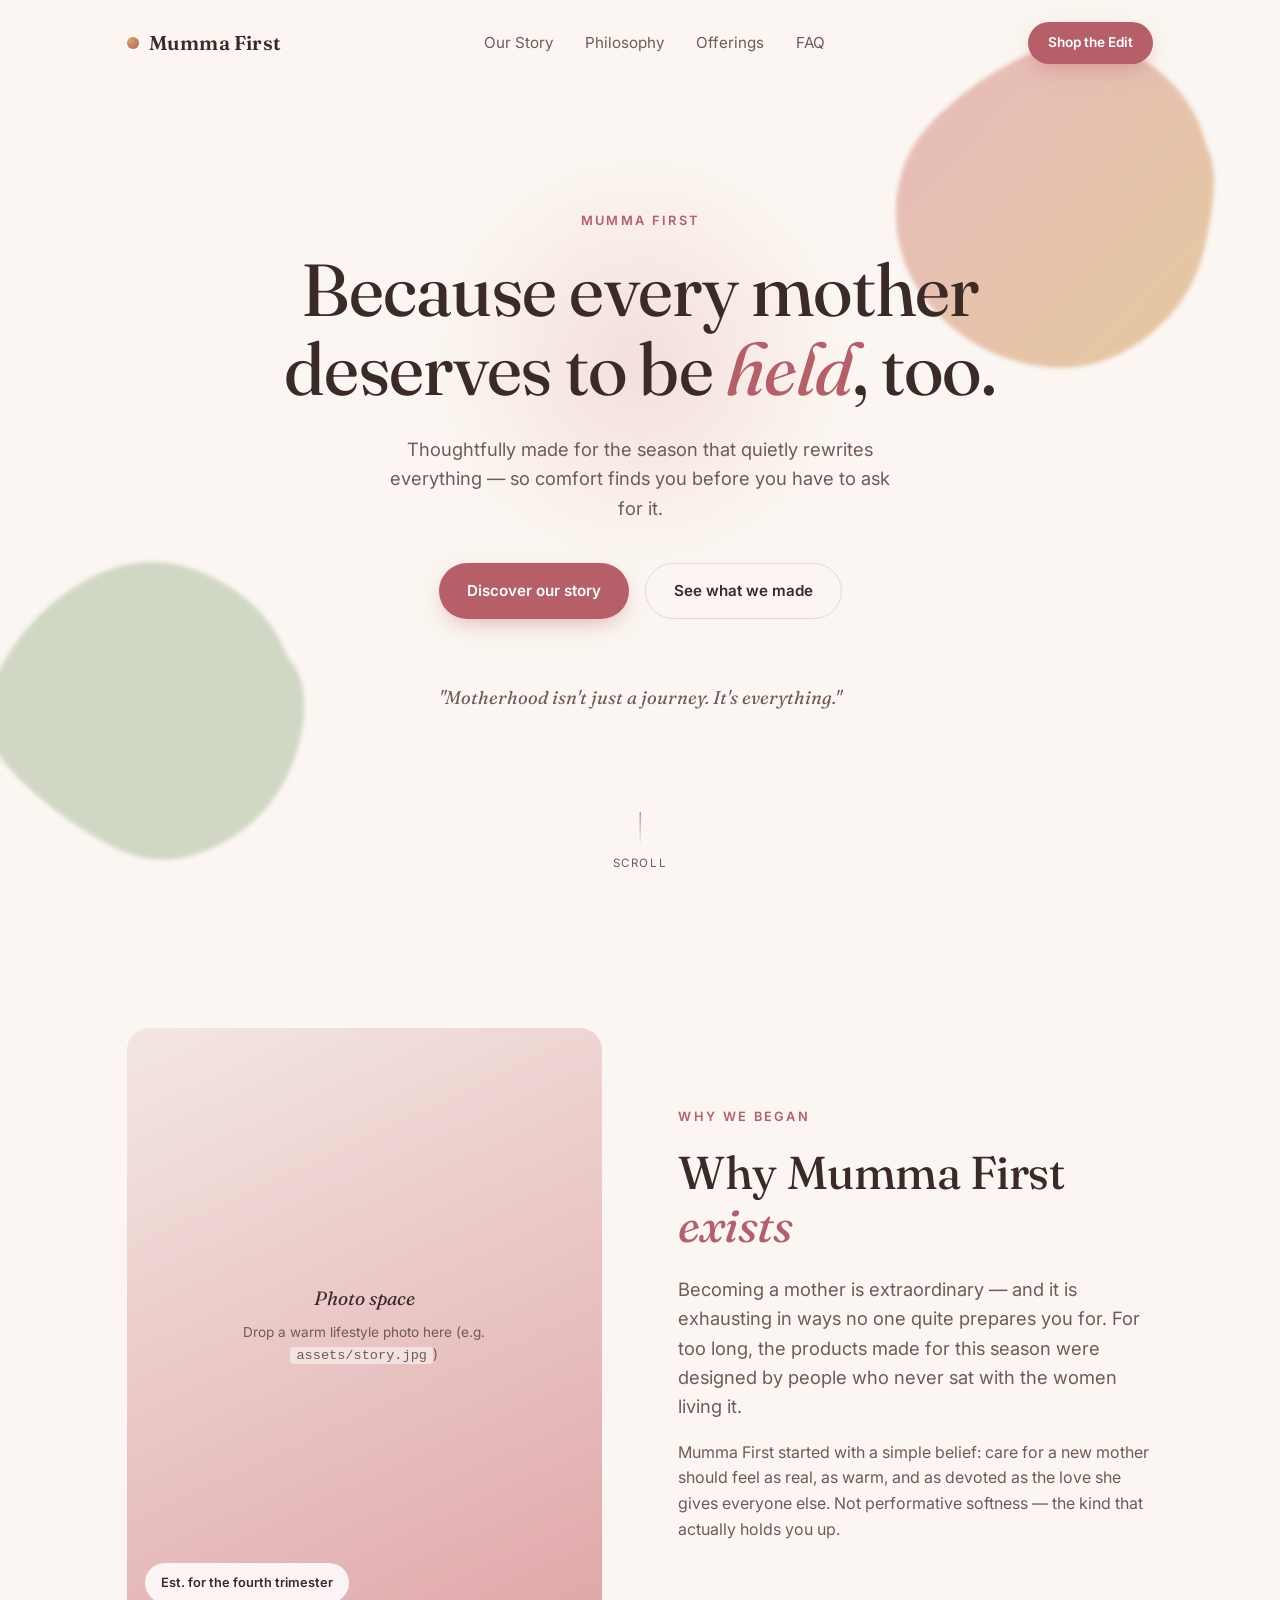
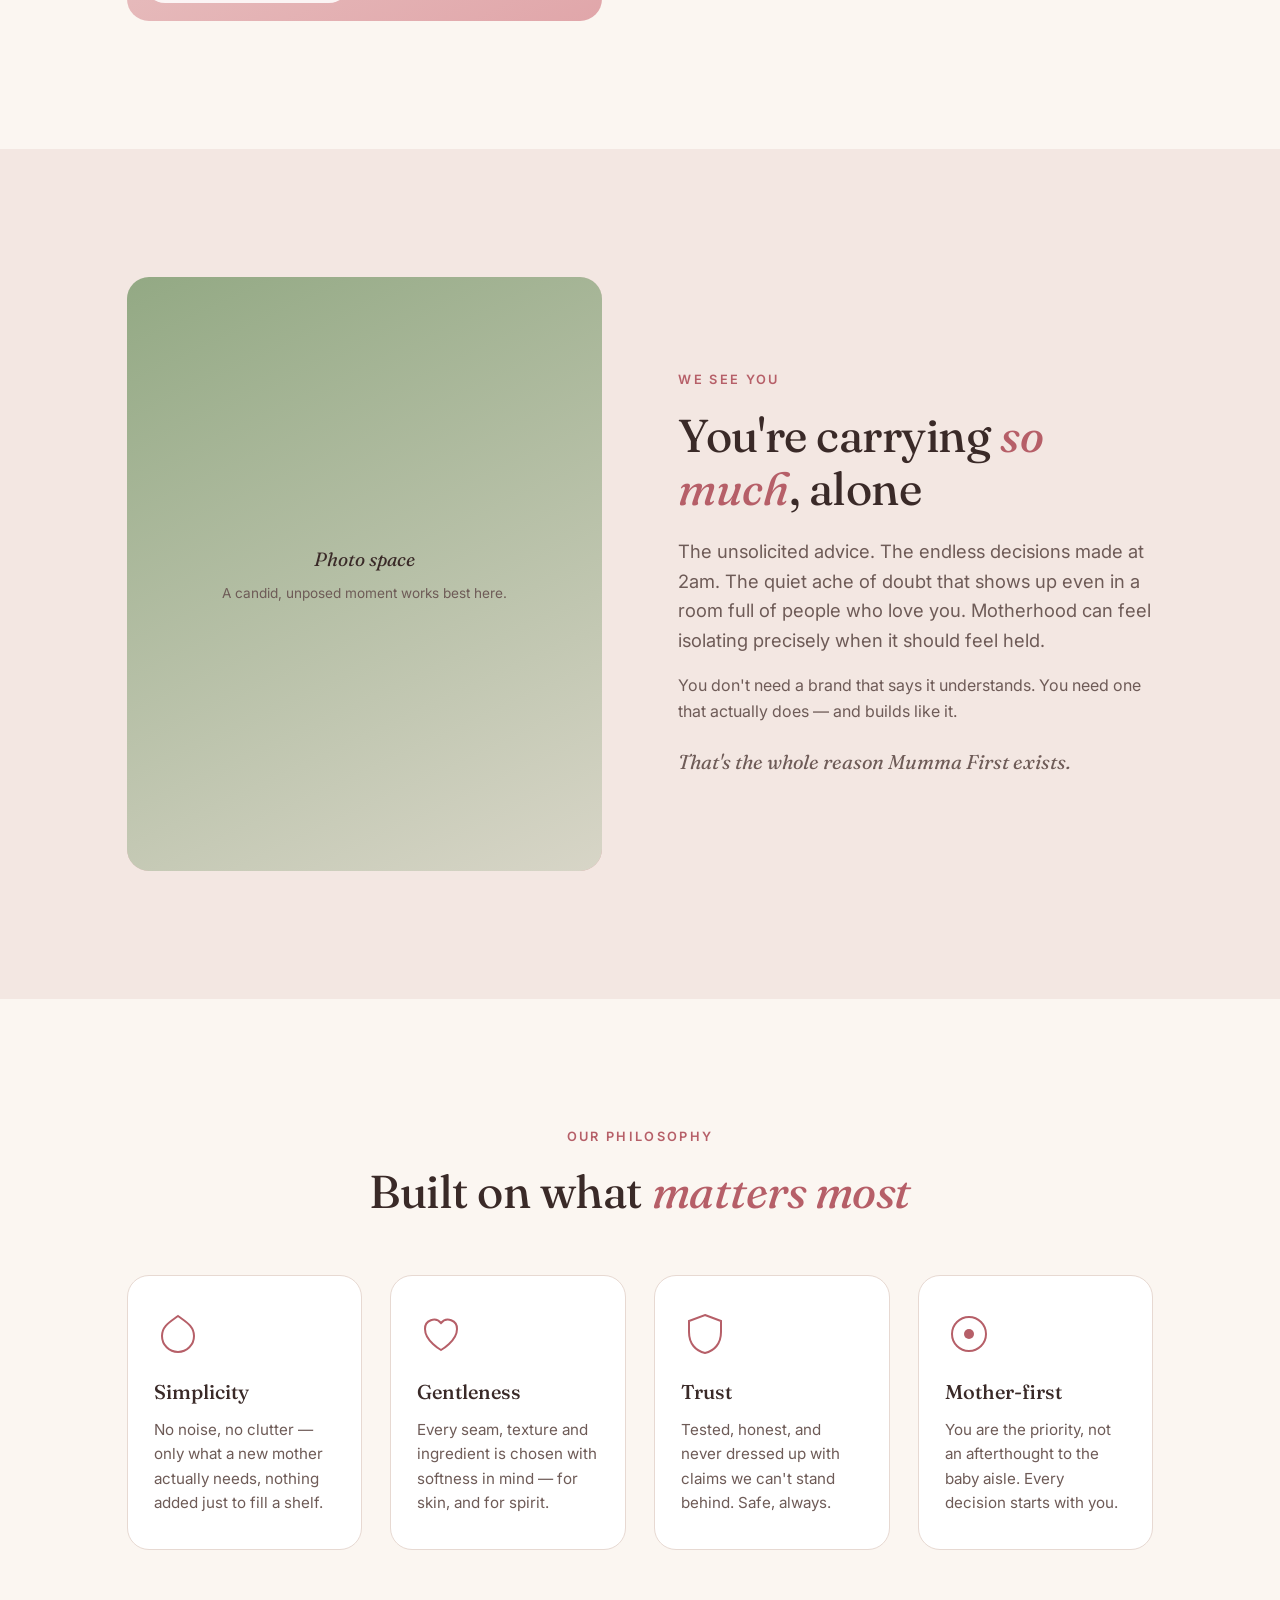
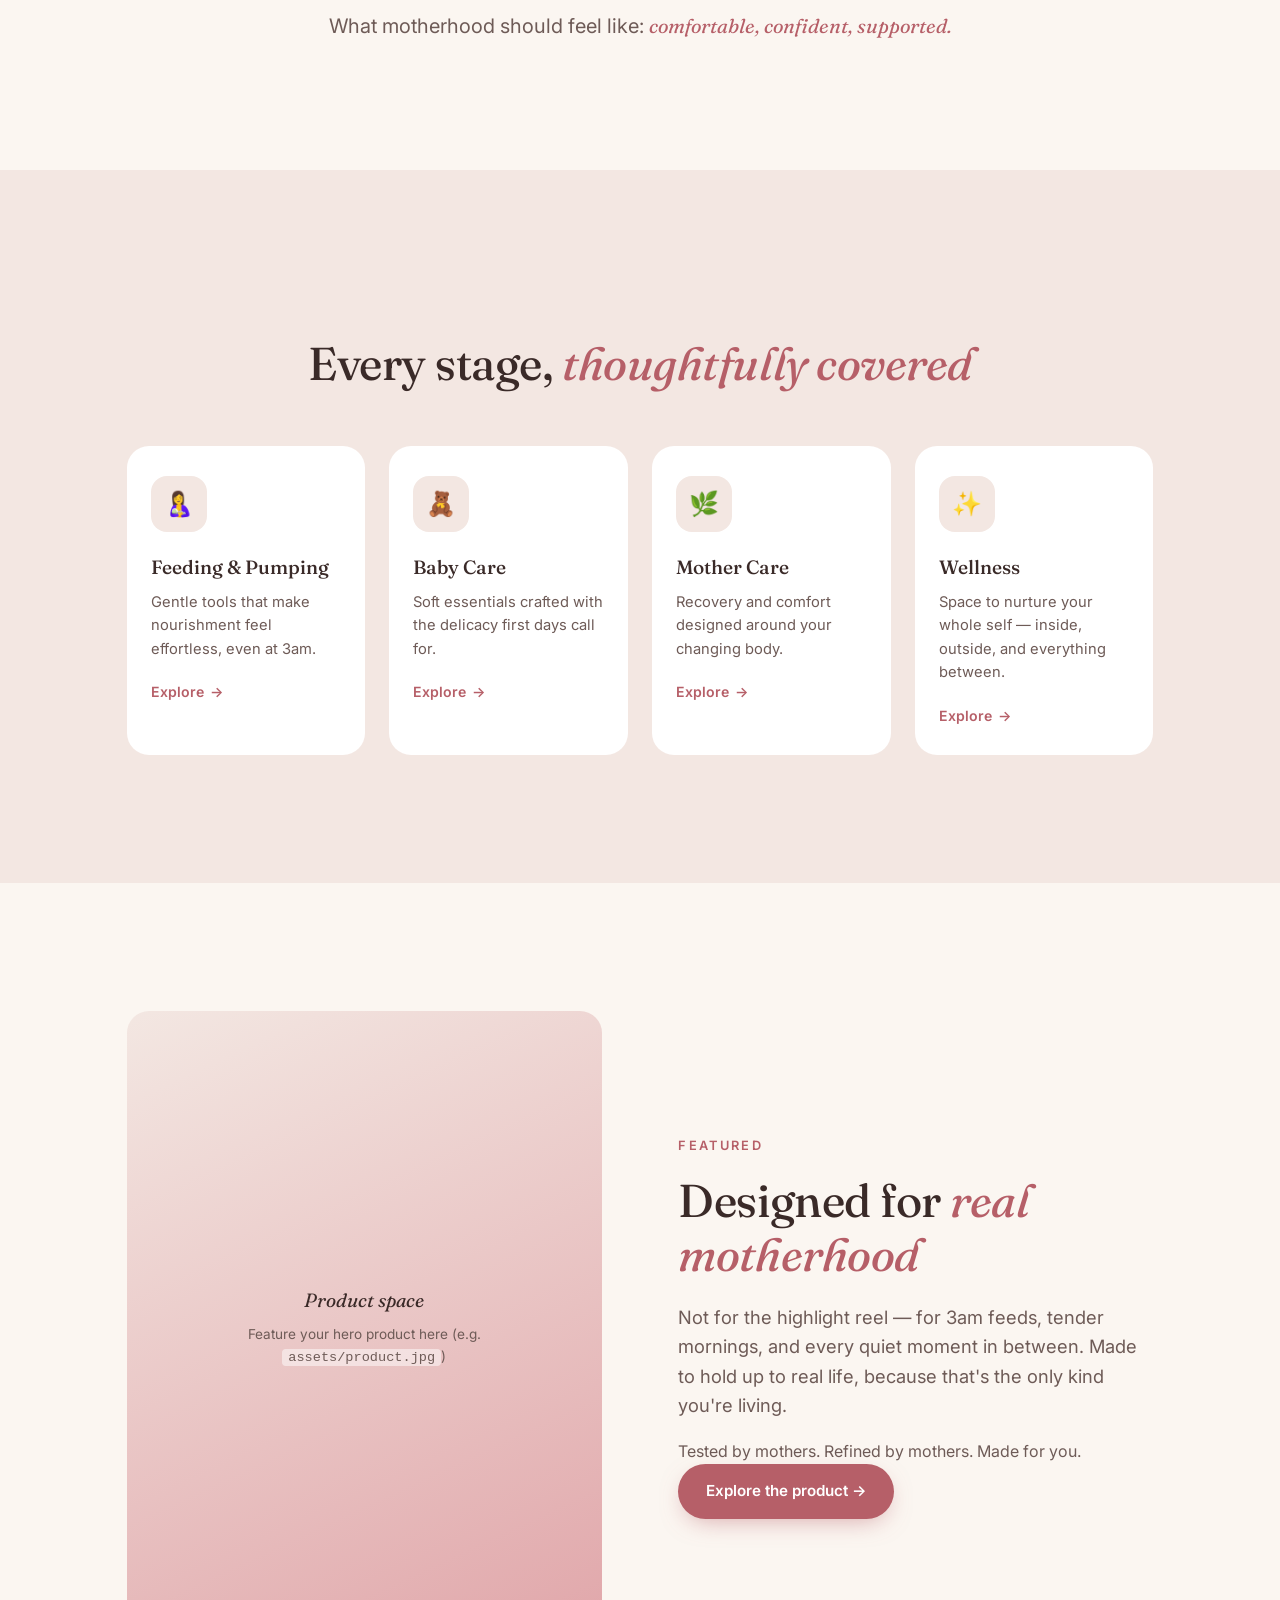
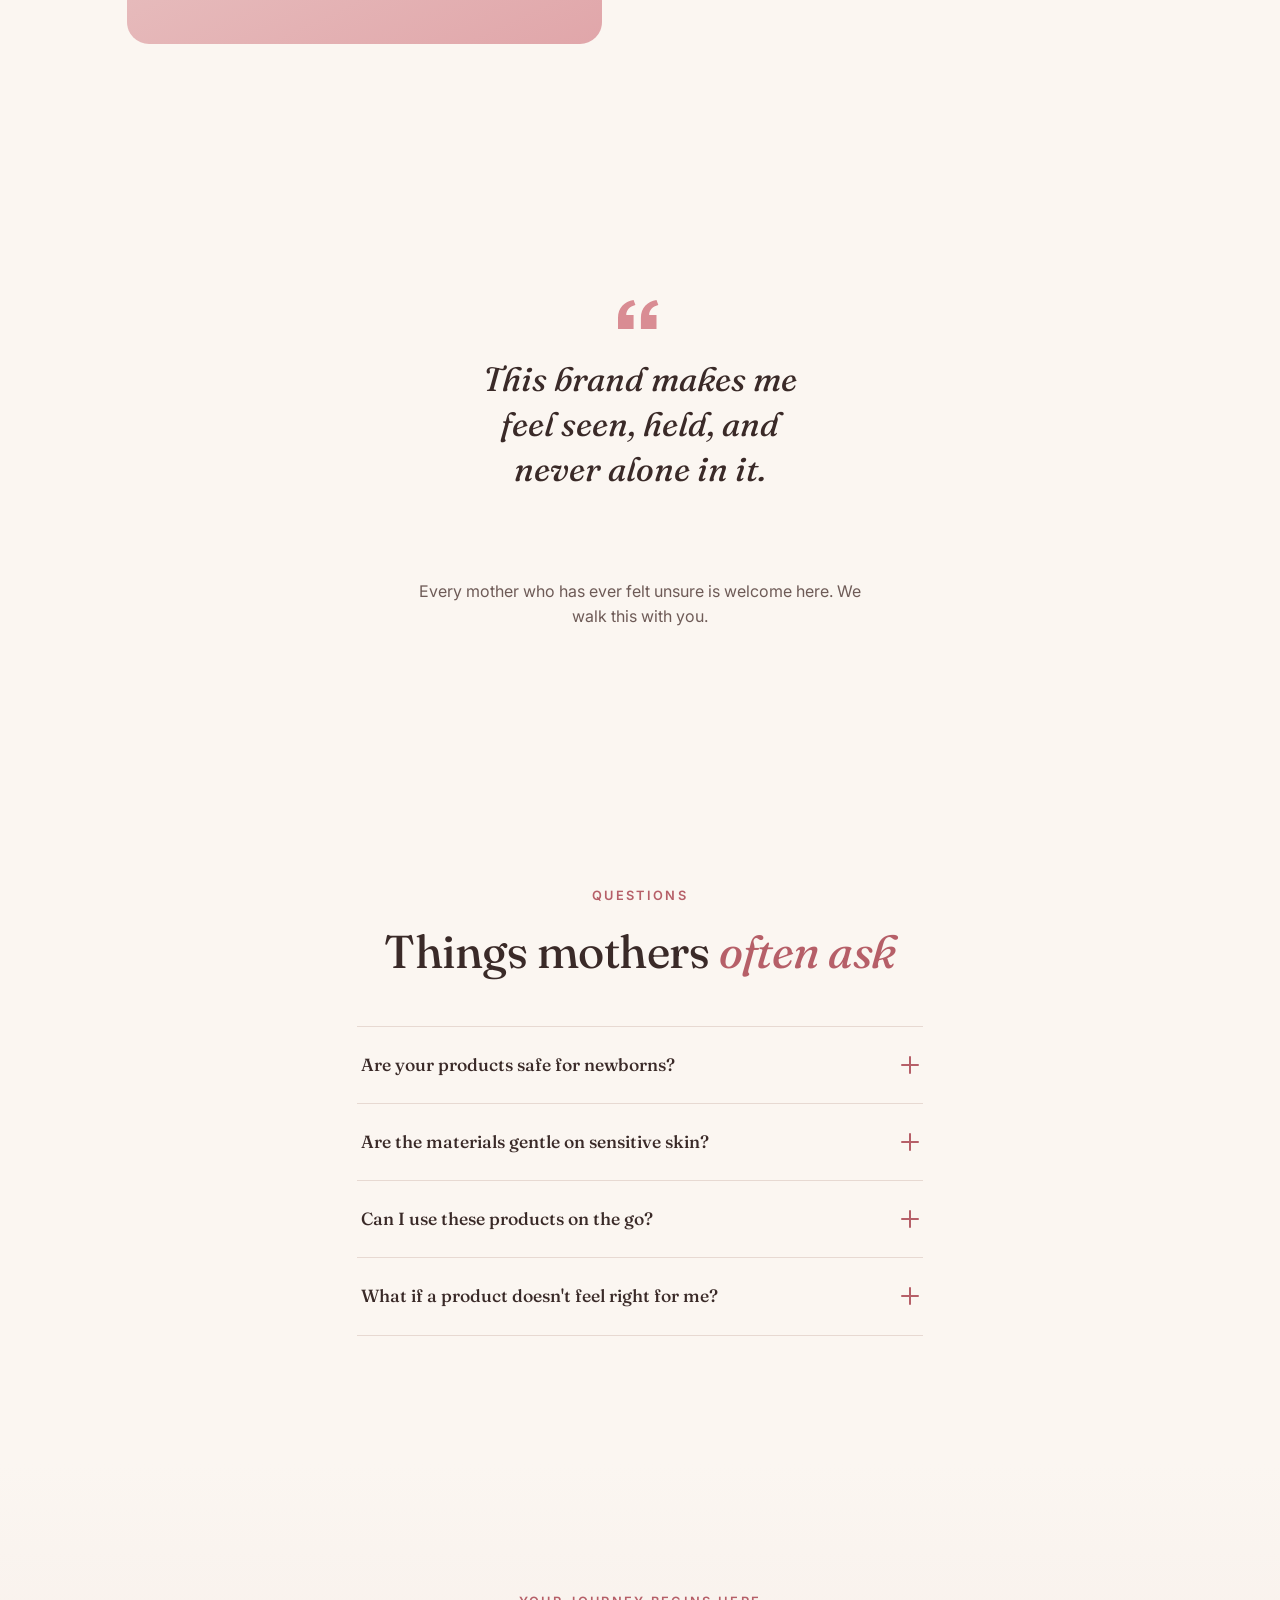
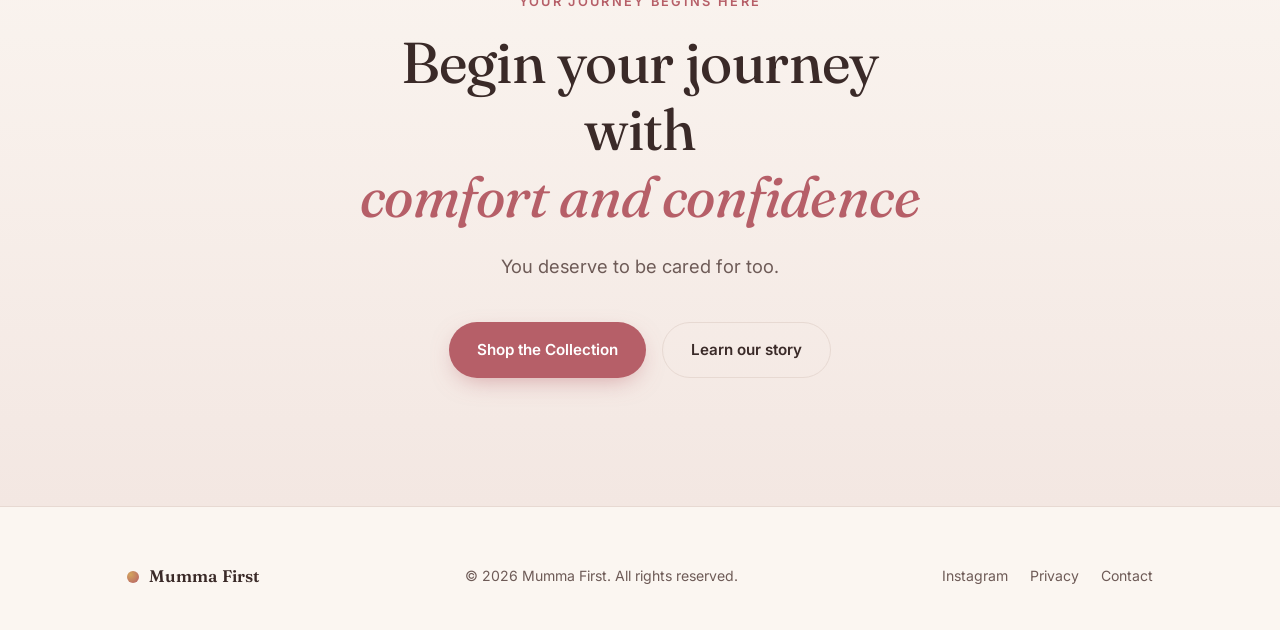
==== index.html @ 8946e699 "Add files via upload" ====
<!DOCTYPE html>
<html lang="en">
<head>
<meta charset="UTF-8">
<meta name="viewport" content="width=device-width, initial-scale=1.0">
<title>Mumma First — Because Every Mother Deserves Comfort and Care</title>
<meta name="description" content="Mumma First makes thoughtfully designed essentials for pregnancy, postpartum and early motherhood — because you deserve to be held too.">

<!-- Fonts: Fraunces (display) + Inter (body) -->
<link rel="preconnect" href="https://fonts.googleapis.com">
<link rel="preconnect" href="https://fonts.gstatic.com" crossorigin>
<link href="https://fonts.googleapis.com/css2?family=Fraunces:ital,opsz,wght@0,9..144,300;0,9..144,450;0,9..144,600;1,9..144,400;1,9..144,500&family=Inter:wght@400;500;600;700&display=swap" rel="stylesheet">

<link rel="stylesheet" href="style.css">
</head>
<body>

<!-- Scroll progress indicator -->
<div class="progress-rail" aria-hidden="true"><div class="progress-fill" id="progressFill"></div></div>

<a class="skip-link" href="#main">Skip to content</a>

<!-- ============ NAV ============ -->
<header class="nav" id="siteNav">
  <div class="nav-inner">
    <a href="#top" class="brand">
      <span class="brand-mark" aria-hidden="true"></span>
      Mumma First
    </a>

    <nav class="nav-links" id="navLinks" aria-label="Primary">
      <a href="#story" data-nav>Our Story</a>
      <a href="#pillars" data-nav>Philosophy</a>
      <a href="#offerings" data-nav>Offerings</a>
      <a href="#faq" data-nav>FAQ</a>
    </nav>

    <div class="nav-actions">
      <a href="#final-cta" class="btn btn-small btn-primary">Shop the Edit</a>
      <button class="nav-toggle" id="navToggle" aria-expanded="false" aria-controls="navLinks" aria-label="Toggle menu">
        <span></span><span></span><span></span>
      </button>
    </div>
  </div>
</header>

<main id="main">

  <!-- ============ HERO ============ -->
  <section class="hero" id="top">
    <div class="hero-scene" aria-hidden="true">
      <svg class="blob blob-a" viewBox="0 0 600 600" xmlns="http://www.w3.org/2000/svg">
        <path fill="url(#gradA)" d="M421,313Q411,376,362,415Q313,454,254,447Q195,440,151,398Q107,356,104,297Q101,238,142,196Q183,154,242,127Q301,100,354,133Q407,166,421,224Q435,250,421,313Z"/>
        <defs>
          <linearGradient id="gradA" x1="0" y1="0" x2="1" y2="1">
            <stop offset="0%" stop-color="var(--rose)"/>
            <stop offset="100%" stop-color="var(--gold)"/>
          </linearGradient>
        </defs>
      </svg>
      <svg class="blob blob-b" viewBox="0 0 600 600" xmlns="http://www.w3.org/2000/svg">
        <path fill="var(--sage)" d="M438,300Q423,375,362,411Q301,447,244,417Q187,387,143,341Q99,295,131,235Q163,175,222,144Q281,113,341,140Q401,167,424,225Q447,250,438,300Z"/>
      </svg>
      <div class="cursor-glow" id="cursorGlow"></div>
    </div>

    <div class="hero-content">
      <p class="eyebrow reveal" data-reveal>Mumma First</p>
      <h1 class="hero-title reveal" data-reveal>
        Because every mother<br>
        deserves to be <em>held</em>, too.
      </h1>
      <p class="hero-sub reveal" data-reveal>
        Thoughtfully made for the season that quietly rewrites everything —
        so comfort finds you before you have to ask for it.
      </p>
      <div class="hero-ctas reveal" data-reveal>
        <a href="#story" class="btn btn-primary">Discover our story</a>
        <a href="#offerings" class="btn btn-ghost">See what we made</a>
      </div>
    </div>

    <figure class="hero-quote reveal" data-reveal>
      <blockquote>"Motherhood isn't just a journey. It's everything."</blockquote>
    </figure>

    <div class="scroll-cue" aria-hidden="true"><span></span> Scroll</div>
  </section>

  <!-- ============ WHY WE EXIST ============ -->
  <section class="section" id="story">
    <div class="container split">
      <div class="split-visual reveal" data-reveal>
        <div class="visual-frame">
          <div class="visual-placeholder">
            <span>Photo space</span>
            <p>Drop a warm lifestyle photo here (e.g. <code>assets/story.jpg</code>)</p>
          </div>
          <div class="visual-tag">Est. for the fourth trimester</div>
        </div>
      </div>

      <div class="split-text">
        <p class="eyebrow reveal" data-reveal>Why we began</p>
        <h2 class="section-title reveal" data-reveal>Why Mumma First <em>exists</em></h2>
        <p class="lede reveal" data-reveal>
          Becoming a mother is extraordinary — and it is exhausting in ways no one
          quite prepares you for. For too long, the products made for this season
          were designed by people who never sat with the women living it.
        </p>
        <p class="reveal" data-reveal>
          Mumma First started with a simple belief: care for a new mother should
          feel as real, as warm, and as devoted as the love she gives everyone else.
          Not performative softness — the kind that actually holds you up.
        </p>
      </div>
    </div>
  </section>

  <!-- ============ WE SEE YOU ============ -->
  <section class="section section-alt" id="see-you">
    <div class="container split reverse">
      <div class="split-text">
        <p class="eyebrow reveal" data-reveal>We see you</p>
        <h2 class="section-title reveal" data-reveal>You're carrying <em>so much</em>, alone</h2>
        <p class="lede reveal" data-reveal>
          The unsolicited advice. The endless decisions made at 2am. The quiet ache
          of doubt that shows up even in a room full of people who love you.
          Motherhood can feel isolating precisely when it should feel held.
        </p>
        <p class="reveal" data-reveal>
          You don't need a brand that says it understands. You need one that
          actually does — and builds like it.
        </p>
        <p class="signature-line reveal" data-reveal>That's the whole reason Mumma First exists.</p>
      </div>

      <div class="split-visual reveal" data-reveal>
        <div class="visual-frame">
          <div class="visual-placeholder alt">
            <span>Photo space</span>
            <p>A candid, unposed moment works best here.</p>
          </div>
        </div>
      </div>
    </div>
  </section>

  <!-- ============ PHILOSOPHY / PILLARS ============ -->
  <section class="section" id="pillars">
    <div class="container">
      <p class="eyebrow center reveal" data-reveal>Our philosophy</p>
      <h2 class="section-title center reveal" data-reveal>Built on what <em>matters most</em></h2>

      <div class="pillars-grid">
        <article class="pillar-card reveal" data-reveal style="--d:0">
          <span class="pillar-icon" aria-hidden="true">
            <svg viewBox="0 0 48 48"><path d="M24 6c8 6 16 10 16 20a16 16 0 0 1-32 0c0-10 8-14 16-20Z" fill="none" stroke="currentColor" stroke-width="2"/></svg>
          </span>
          <h3>Simplicity</h3>
          <p>No noise, no clutter — only what a new mother actually needs, nothing added just to fill a shelf.</p>
        </article>

        <article class="pillar-card reveal" data-reveal style="--d:1">
          <span class="pillar-icon" aria-hidden="true">
            <svg viewBox="0 0 48 48"><path d="M24 40s-16-9-16-21a9 9 0 0 1 16-6 9 9 0 0 1 16 6c0 12-16 21-16 21Z" fill="none" stroke="currentColor" stroke-width="2"/></svg>
          </span>
          <h3>Gentleness</h3>
          <p>Every seam, texture and ingredient is chosen with softness in mind — for skin, and for spirit.</p>
        </article>

        <article class="pillar-card reveal" data-reveal style="--d:2">
          <span class="pillar-icon" aria-hidden="true">
            <svg viewBox="0 0 48 48"><path d="M24 5 40 11v11c0 12-7 19-16 21C15 41 8 34 8 22V11L24 5Z" fill="none" stroke="currentColor" stroke-width="2"/></svg>
          </span>
          <h3>Trust</h3>
          <p>Tested, honest, and never dressed up with claims we can't stand behind. Safe, always.</p>
        </article>

        <article class="pillar-card reveal" data-reveal style="--d:3">
          <span class="pillar-icon" aria-hidden="true">
            <svg viewBox="0 0 48 48"><circle cx="24" cy="24" r="17" fill="none" stroke="currentColor" stroke-width="2"/><circle cx="24" cy="24" r="5" fill="currentColor"/></svg>
          </span>
          <h3>Mother-first</h3>
          <p>You are the priority, not an afterthought to the baby aisle. Every decision starts with you.</p>
        </article>
      </div>

      <p class="feeling-line center reveal" data-reveal>
        What motherhood should feel like: <em>comfortable, confident, supported.</em>
      </p>
    </div>
  </section>

  <!-- ============ OFFERINGS ============ -->
  <section class="section section-alt" id="offerings">
    <div class="container">
      <p class="eyebrow center reveal" data-reveal>What we offer</p>
      <h2 class="section-title center reveal" data-reveal>Every stage, <em>thoughtfully covered</em></h2>

      <div class="offer-grid">
        <article class="offer-card reveal" data-reveal>
          <div class="offer-media"><span class="offer-glyph">🤱</span></div>
          <h3>Feeding &amp; Pumping</h3>
          <p>Gentle tools that make nourishment feel effortless, even at 3am.</p>
          <a href="#" class="offer-link">Explore <span aria-hidden="true">→</span></a>
        </article>

        <article class="offer-card reveal" data-reveal>
          <div class="offer-media"><span class="offer-glyph">🧸</span></div>
          <h3>Baby Care</h3>
          <p>Soft essentials crafted with the delicacy first days call for.</p>
          <a href="#" class="offer-link">Explore <span aria-hidden="true">→</span></a>
        </article>

        <article class="offer-card reveal" data-reveal>
          <div class="offer-media"><span class="offer-glyph">🌿</span></div>
          <h3>Mother Care</h3>
          <p>Recovery and comfort designed around your changing body.</p>
          <a href="#" class="offer-link">Explore <span aria-hidden="true">→</span></a>
        </article>

        <article class="offer-card reveal" data-reveal>
          <div class="offer-media"><span class="offer-glyph">✨</span></div>
          <h3>Wellness</h3>
          <p>Space to nurture your whole self — inside, outside, and everything between.</p>
          <a href="#" class="offer-link">Explore <span aria-hidden="true">→</span></a>
        </article>
      </div>
    </div>
  </section>

  <!-- ============ FEATURED PRODUCT ============ -->
  <section class="section featured" id="product">
    <div class="container split">
      <div class="split-visual reveal" data-reveal>
        <div class="visual-frame tall">
          <div class="visual-placeholder">
            <span>Product space</span>
            <p>Feature your hero product here (e.g. <code>assets/product.jpg</code>)</p>
          </div>
        </div>
      </div>

      <div class="split-text">
        <p class="eyebrow reveal" data-reveal>Featured</p>
        <h2 class="section-title reveal" data-reveal>Designed for <em>real motherhood</em></h2>
        <p class="lede reveal" data-reveal>
          Not for the highlight reel — for 3am feeds, tender mornings, and every
          quiet moment in between. Made to hold up to real life, because that's
          the only kind you're living.
        </p>
        <p class="reveal" data-reveal>Tested by mothers. Refined by mothers. Made for you.</p>
        <a href="#" class="btn btn-primary reveal" data-reveal>Explore the product →</a>
      </div>
    </div>
  </section>

  <!-- ============ TESTIMONIAL ============ -->
  <section class="section testimonial-section">
    <div class="container narrow center">
      <svg class="quote-mark reveal" data-reveal viewBox="0 0 48 32" aria-hidden="true">
        <path d="M0 32V19.5C0 8.7 6.9 1.6 17 0l2 5.4C12.5 7 9 11 9 16.5h8V32H0Zm25 0V19.5c0-10.8 6.9-17.9 17-19.5l2 5.4c-6.5 1.6-10 5.6-10 11.1h8V32H25Z" fill="currentColor"/>
      </svg>
      <blockquote class="reveal" data-reveal>
        This brand makes me feel seen, held, and never alone in it.
      </blockquote>
      <p class="cite reveal" data-reveal>— Priya, mother of two</p>
      <p class="reassure reveal" data-reveal>Every mother who has ever felt unsure is welcome here. We walk this with you.</p>
    </div>
  </section>

  <!-- ============ FAQ ============ -->
  <section class="section" id="faq">
    <div class="container narrow">
      <p class="eyebrow center reveal" data-reveal>Questions</p>
      <h2 class="section-title center reveal" data-reveal>Things mothers <em>often ask</em></h2>

      <div class="accordion" id="accordion">
        <div class="accordion-item reveal" data-reveal>
          <button class="accordion-trigger" aria-expanded="false">
            <span>Are your products safe for newborns?</span>
            <span class="accordion-icon" aria-hidden="true"></span>
          </button>
          <div class="accordion-panel">
            <p>Every product is rigorously tested and free from harmful chemicals — safe from day one.</p>
          </div>
        </div>

        <div class="accordion-item reveal" data-reveal>
          <button class="accordion-trigger" aria-expanded="false">
            <span>Are the materials gentle on sensitive skin?</span>
            <span class="accordion-icon" aria-hidden="true"></span>
          </button>
          <div class="accordion-panel">
            <p>Yes — we use only dermatologist-approved, hypoallergenic materials across the range.</p>
          </div>
        </div>

        <div class="accordion-item reveal" data-reveal>
          <button class="accordion-trigger" aria-expanded="false">
            <span>Can I use these products on the go?</span>
            <span class="accordion-icon" aria-hidden="true"></span>
          </button>
          <div class="accordion-panel">
            <p>Designed for portability — compact, lightweight, and ready to travel wherever you do.</p>
          </div>
        </div>

        <div class="accordion-item reveal" data-reveal>
          <button class="accordion-trigger" aria-expanded="false">
            <span>What if a product doesn't feel right for me?</span>
            <span class="accordion-icon" aria-hidden="true"></span>
          </button>
          <div class="accordion-panel">
            <p>We offer a simple, no-questions-asked return process, because your comfort matters most.</p>
          </div>
        </div>
      </div>
    </div>
  </section>

  <!-- ============ FINAL CTA ============ -->
  <section class="section final-cta" id="final-cta">
    <div class="container narrow center">
      <p class="eyebrow center reveal" data-reveal>Your journey begins here</p>
      <h2 class="section-title center big reveal" data-reveal>
        Begin your journey with<br><em>comfort and confidence</em>
      </h2>
      <p class="lede center reveal" data-reveal>You deserve to be cared for too.</p>
      <div class="hero-ctas center reveal" data-reveal>
        <a href="#" class="btn btn-primary">Shop the Collection</a>
        <a href="#story" class="btn btn-ghost">Learn our story</a>
      </div>
    </div>
  </section>

</main>

<!-- ============ FOOTER ============ -->
<footer class="footer">
  <div class="container footer-inner">
    <a href="#top" class="brand footer-brand">
      <span class="brand-mark" aria-hidden="true"></span>
      Mumma First
    </a>
    <p class="footer-copy">&copy; 2026 Mumma First. All rights reserved.</p>
    <div class="footer-links">
      <a href="#">Instagram</a>
      <a href="#">Privacy</a>
      <a href="#">Contact</a>
    </div>
  </div>
</footer>

<button class="to-top" id="toTop" aria-label="Back to top">↑</button>

<script src="main.js"></script>
</body>
</html>
---- style.css ----
/* ===========================================================
   MUMMA FIRST — REDESIGN
   Token system
   =========================================================== */
:root{
  /* --- Color --- */
  --bg:        #FBF6F1;   /* warm ivory */
  --bg-alt:    #F3E7E2;   /* soft blush wash for alternating sections */
  --surface:   #FFFFFF;   /* card surface */
  --rose:      #D98C93;   /* primary accent — dusty rose */
  --rose-deep: #B65F68;   /* deep rose — buttons / hover */
  --sage:      #93A984;   /* secondary accent — sage */
  --gold:      #D3A45C;   /* sparing warm accent */
  --ink:       #3A2A28;   /* warm near-black for headings */
  --ink-soft:  #6E5B57;   /* muted brown for body copy */
  --line:      #E7D9D2;   /* hairline / border */

  /* --- Type --- */
  --font-display: "Fraunces", ui-serif, Georgia, serif;
  --font-body: "Inter", ui-sans-serif, system-ui, sans-serif;

  /* --- Layout --- */
  --container: 1180px;
  --container-narrow: 720px;
  --radius: 22px;
  --radius-sm: 12px;

  /* --- Motion --- */
  --ease: cubic-bezier(.22,.61,.36,1);
  --dur-fast: .35s;
  --dur: .7s;
}

@media (prefers-color-scheme: dark){
  /* Intentionally not switching to a dark theme — this brand lives in warm
     daylight tones — but keep the hook here in case a future pass wants it. */
}

/* ===========================================================
   RESET
   =========================================================== */
*, *::before, *::after{ box-sizing: border-box; }
html{ scroll-behavior: smooth; }
body{
  margin: 0;
  background: var(--bg);
  color: var(--ink);
  font-family: var(--font-body);
  font-size: 16px;
  line-height: 1.6;
  -webkit-font-smoothing: antialiased;
  overflow-x: hidden;
}
img{ max-width: 100%; display: block; }
a{ color: inherit; text-decoration: none; }
button{ font: inherit; color: inherit; background: none; border: 0; cursor: pointer; }
ul{ list-style: none; margin: 0; padding: 0; }
h1,h2,h3,p,blockquote{ margin: 0; }
em{ font-style: italic; color: var(--rose-deep); font-family: var(--font-display); }

.skip-link{
  position: absolute; left: -999px; top: 0; background: var(--ink); color: #fff;
  padding: .8em 1.2em; z-index: 999; border-radius: 0 0 8px 0;
}
.skip-link:focus{ left: 0; }

:focus-visible{ outline: 2px solid var(--rose-deep); outline-offset: 3px; }

.container{ max-width: var(--container); margin: 0 auto; padding: 0 6vw; }
.container.narrow{ max-width: var(--container-narrow); }
.center{ text-align: center; }

/* ===========================================================
   PROGRESS RAIL
   =========================================================== */
.progress-rail{
  position: fixed; top: 0; left: 0; width: 100%; height: 3px; z-index: 1000;
  background: transparent;
}
.progress-fill{
  height: 100%; width: 0%;
  background: linear-gradient(90deg, var(--rose), var(--gold));
  transition: width .1s linear;
}

/* ===========================================================
   NAV
   =========================================================== */
.nav{
  position: fixed; top: 0; left: 0; right: 0; z-index: 900;
  padding: 22px 0;
  transition: padding var(--dur-fast) var(--ease), background var(--dur-fast) var(--ease), box-shadow var(--dur-fast) var(--ease);
}
.nav.scrolled{
  padding: 12px 0;
  background: rgba(251, 246, 241, 0.82);
  backdrop-filter: blur(14px);
  box-shadow: 0 1px 0 var(--line);
}
.nav-inner{
  max-width: var(--container); margin: 0 auto; padding: 0 6vw;
  display: flex; align-items: center; justify-content: space-between; gap: 24px;
}
.brand{
  display: flex; align-items: center; gap: 10px;
  font-family: var(--font-display); font-weight: 600; font-size: 1.25rem;
  letter-spacing: .01em;
}
.brand-mark{
  width: 12px; height: 12px; border-radius: 50%;
  background: radial-gradient(circle at 30% 30%, var(--gold), var(--rose-deep));
  animation: breathe 3.6s ease-in-out infinite;
  flex-shrink: 0;
}
.nav-links{ display: flex; gap: 32px; }
.nav-links a{
  font-size: .95rem; color: var(--ink-soft); position: relative; padding: 4px 0;
  transition: color var(--dur-fast) var(--ease);
}
.nav-links a::after{
  content: ""; position: absolute; left: 0; bottom: -2px; width: 0; height: 1.5px;
  background: var(--rose-deep); transition: width var(--dur-fast) var(--ease);
}
.nav-links a:hover, .nav-links a.active{ color: var(--ink); }
.nav-links a:hover::after, .nav-links a.active::after{ width: 100%; }

.nav-actions{ display: flex; align-items: center; gap: 14px; }
.nav-toggle{
  display: none; flex-direction: column; gap: 5px; padding: 6px;
}
.nav-toggle span{ width: 22px; height: 2px; background: var(--ink); border-radius: 2px; transition: transform .3s var(--ease), opacity .3s var(--ease); }
.nav-toggle[aria-expanded="true"] span:nth-child(1){ transform: translateY(7px) rotate(45deg); }
.nav-toggle[aria-expanded="true"] span:nth-child(2){ opacity: 0; }
.nav-toggle[aria-expanded="true"] span:nth-child(3){ transform: translateY(-7px) rotate(-45deg); }

/* ===========================================================
   BUTTONS
   =========================================================== */
.btn{
  display: inline-flex; align-items: center; justify-content: center; gap: 8px;
  padding: 15px 28px; border-radius: 999px; font-weight: 600; font-size: .95rem;
  transition: transform var(--dur-fast) var(--ease), box-shadow var(--dur-fast) var(--ease), background var(--dur-fast) var(--ease), color var(--dur-fast) var(--ease);
  white-space: nowrap;
}
.btn-primary{
  background: var(--rose-deep); color: #fff;
  box-shadow: 0 8px 24px -8px rgba(182,95,104,.55);
}
.btn-primary:hover{ transform: translateY(-2px); box-shadow: 0 14px 28px -10px rgba(182,95,104,.6); }
.btn-ghost{
  background: transparent; color: var(--ink); border: 1.5px solid var(--line);
}
.btn-ghost:hover{ border-color: var(--rose-deep); color: var(--rose-deep); transform: translateY(-2px); }
.btn-small{ padding: 10px 20px; font-size: .85rem; }

/* ===========================================================
   REVEAL ON SCROLL
   =========================================================== */
.reveal{
  opacity: 0; transform: translateY(28px);
  transition: opacity .9s var(--ease), transform .9s var(--ease);
  transition-delay: calc(var(--d, 0) * 90ms);
}
.reveal.in-view{ opacity: 1; transform: translateY(0); }

@media (prefers-reduced-motion: reduce){
  .reveal{ opacity: 1; transform: none; transition: none; }
  html{ scroll-behavior: auto; }
  .brand-mark, .blob, .cursor-glow{ animation: none !important; }
}

/* ===========================================================
   HERO
   =========================================================== */
.hero{
  position: relative;
  min-height: 100svh;
  display: flex; flex-direction: column; align-items: center; justify-content: center;
  text-align: center;
  padding: 140px 6vw 100px;
  overflow: hidden;
}
.hero-scene{ position: absolute; inset: 0; z-index: 0; pointer-events: none; }
.blob{
  position: absolute; width: 46vw; max-width: 620px; min-width: 320px;
  opacity: .55; filter: blur(2px);
  animation: breathe 8s ease-in-out infinite;
}
.blob-a{ top: -8%; right: -8%; }
.blob-b{ bottom: -14%; left: -10%; opacity: .4; animation-delay: -3s; animation-duration: 10s; }
.cursor-glow{
  position: absolute; width: 420px; height: 420px; border-radius: 50%;
  background: radial-gradient(circle, rgba(217,140,147,.22), transparent 70%);
  transform: translate(-50%, -50%); left: 50%; top: 40%;
  transition: left .5s var(--ease), top .5s var(--ease);
  pointer-events: none;
}

.hero-content{ position: relative; z-index: 2; max-width: 780px; }
.eyebrow{
  font-family: var(--font-body); font-weight: 600; font-size: .8rem;
  letter-spacing: .18em; text-transform: uppercase; color: var(--rose-deep);
  margin-bottom: 18px; display: block;
}
.eyebrow.center{ text-align: center; }

.hero-title{
  font-family: var(--font-display); font-weight: 450; font-size: clamp(2.6rem, 6vw, 4.6rem);
  line-height: 1.08; letter-spacing: -0.01em; color: var(--ink);
}
.hero-sub{
  margin: 26px auto 0; max-width: 520px; font-size: 1.15rem; color: var(--ink-soft);
}
.hero-ctas{ display: flex; gap: 16px; justify-content: center; flex-wrap: wrap; margin-top: 40px; }
.hero-ctas.center{ justify-content: center; }

.hero-quote{
  position: relative; z-index: 2; margin-top: 64px;
}
.hero-quote blockquote{
  font-family: var(--font-display); font-style: italic; font-size: 1.15rem;
  color: var(--ink-soft);
}

.scroll-cue{
  position: absolute; bottom: 28px; left: 50%; transform: translateX(-50%);
  display: flex; flex-direction: column; align-items: center; gap: 8px;
  font-size: .72rem; letter-spacing: .14em; text-transform: uppercase; color: var(--ink-soft);
  z-index: 2;
}
.scroll-cue span{
  width: 1px; height: 34px; background: linear-gradient(var(--rose-deep), transparent);
  animation: scrollcue 2.2s ease-in-out infinite;
}

@keyframes breathe{
  0%, 100%{ transform: scale(1) translateY(0); }
  50%{ transform: scale(1.06) translateY(-10px); }
}
@keyframes scrollcue{
  0%{ transform: scaleY(0); transform-origin: top; opacity: 0; }
  40%{ transform: scaleY(1); transform-origin: top; opacity: 1; }
  60%{ transform: scaleY(1); transform-origin: bottom; opacity: 1; }
  100%{ transform: scaleY(0); transform-origin: bottom; opacity: 0; }
}

/* ===========================================================
   SECTIONS
   =========================================================== */
.section{ padding: 128px 0; position: relative; }
.section-alt{ background: var(--bg-alt); }
.section-title{
  font-family: var(--font-display); font-weight: 450; font-size: clamp(1.9rem, 3.6vw, 2.9rem);
  line-height: 1.16; letter-spacing: -0.01em; margin-bottom: 22px;
}
.section-title.big{ font-size: clamp(2.2rem, 4.6vw, 3.6rem); }
.lede{ font-size: 1.15rem; color: var(--ink-soft); margin-bottom: 18px; max-width: 46ch; }
.lede.center{ margin-left: auto; margin-right: auto; }
.section p:not(.lede):not(.eyebrow):not(.cite){ color: var(--ink-soft); max-width: 48ch; }
.section p.center{ margin-left: auto; margin-right: auto; }

.signature-line{
  font-family: var(--font-display); font-style: italic; font-size: 1.25rem;
  color: var(--rose-deep); margin-top: 22px;
}

.feeling-line{
  margin-top: 60px; font-size: 1.25rem; color: var(--ink-soft);
}

/* --- split layout --- */
.split{
  display: grid; grid-template-columns: 1fr 1fr; gap: 6vw; align-items: center;
}
.split.reverse{ direction: rtl; }
.split.reverse > *{ direction: ltr; }

.visual-frame{
  position: relative; border-radius: var(--radius); overflow: hidden;
  aspect-ratio: 4/5; background: linear-gradient(155deg, var(--bg-alt), var(--rose) 140%);
}
.visual-frame.tall{ aspect-ratio: 3/4; }
.visual-placeholder{
  position: absolute; inset: 0; display: flex; flex-direction: column; align-items: center;
  justify-content: center; text-align: center; gap: 8px; padding: 10%;
  color: rgba(58,42,40,.55);
}
.visual-placeholder.alt{ background: linear-gradient(155deg, var(--sage), var(--bg-alt) 140%); }
.visual-placeholder span{
  font-family: var(--font-display); font-style: italic; font-size: 1.2rem; color: var(--ink);
}
.visual-placeholder p{ font-size: .85rem; max-width: 26ch; }
.visual-placeholder code{ background: rgba(255,255,255,.5); padding: 1px 6px; border-radius: 4px; }
.visual-tag{
  position: absolute; left: 18px; bottom: 18px; background: rgba(255,255,255,.85);
  backdrop-filter: blur(6px); padding: 10px 16px; border-radius: 999px;
  font-size: .8rem; font-weight: 600; color: var(--ink);
}

/* ===========================================================
   PILLARS
   =========================================================== */
.pillars-grid{
  display: grid; grid-template-columns: repeat(4, 1fr); gap: 28px; margin-top: 56px;
}
.pillar-card{
  --d: 0;
  background: var(--surface); border: 1px solid var(--line); border-radius: var(--radius);
  padding: 34px 26px; transition: transform var(--dur-fast) var(--ease), box-shadow var(--dur-fast) var(--ease), border-color var(--dur-fast) var(--ease);
}
.pillar-card:hover{
  transform: translateY(-6px); border-color: transparent;
  box-shadow: 0 20px 40px -20px rgba(58,42,40,.25);
}
.pillar-icon{
  display: inline-flex; width: 48px; height: 48px; color: var(--rose-deep); margin-bottom: 18px;
}
.pillar-icon svg{ width: 100%; height: 100%; }
.pillar-card h3{ font-family: var(--font-display); font-size: 1.25rem; font-weight: 500; margin-bottom: 10px; }
.pillar-card p{ font-size: .95rem; color: var(--ink-soft); margin: 0; max-width: none; }

/* ===========================================================
   OFFERINGS
   =========================================================== */
.offer-grid{
  display: grid; grid-template-columns: repeat(4, 1fr); gap: 24px; margin-top: 56px;
}
.offer-card{
  background: var(--surface); border-radius: var(--radius); padding: 30px 24px 26px;
  position: relative; overflow: hidden;
  transition: transform var(--dur-fast) var(--ease), box-shadow var(--dur-fast) var(--ease);
}
.offer-card::before{
  content: ""; position: absolute; inset: 0; opacity: 0;
  background: linear-gradient(160deg, var(--rose), var(--gold));
  transition: opacity var(--dur-fast) var(--ease); z-index: 0;
}
.offer-card:hover{ transform: translateY(-8px); box-shadow: 0 24px 48px -22px rgba(58,42,40,.3); }
.offer-card:hover::before{ opacity: .08; }
.offer-media{
  width: 56px; height: 56px; border-radius: 16px; background: var(--bg-alt);
  display: flex; align-items: center; justify-content: center; font-size: 1.5rem;
  margin-bottom: 20px; position: relative; z-index: 1;
}
.offer-card h3{ font-family: var(--font-display); font-size: 1.2rem; font-weight: 500; margin-bottom: 8px; position: relative; z-index: 1; }
.offer-card p{ font-size: .92rem; color: var(--ink-soft); margin: 0 0 18px; max-width: none; position: relative; z-index: 1; }
.offer-link{
  font-weight: 600; font-size: .88rem; color: var(--rose-deep); position: relative; z-index: 1;
  display: inline-flex; gap: 6px; align-items: center;
}
.offer-link span{ transition: transform var(--dur-fast) var(--ease); }
.offer-card:hover .offer-link span{ transform: translateX(4px); }

/* ===========================================================
   TESTIMONIAL
   =========================================================== */
.testimonial-section{ text-align: center; }
.quote-mark{ width: 44px; height: auto; color: var(--rose); margin: 0 auto 20px; }
.testimonial-section blockquote{
  font-family: var(--font-display); font-style: italic; font-weight: 450;
  font-size: clamp(1.5rem, 3vw, 2.1rem); line-height: 1.35; color: var(--ink);
  max-width: 16ch; margin: 0 auto;
}
.testimonial-section .cite{ margin-top: 18px; color: var(--ink-soft); font-size: .95rem; }
.reassure{ margin-top: 44px; color: var(--ink-soft); max-width: 40ch; margin-left: auto; margin-right: auto; }

/* ===========================================================
   FAQ / ACCORDION
   =========================================================== */
.accordion{ margin-top: 48px; border-top: 1px solid var(--line); }
.accordion-item{ border-bottom: 1px solid var(--line); }
.accordion-trigger{
  width: 100%; display: flex; align-items: center; justify-content: space-between;
  padding: 24px 4px; text-align: left; font-family: var(--font-display);
  font-size: 1.1rem; font-weight: 500; color: var(--ink);
}
.accordion-icon{ position: relative; width: 18px; height: 18px; flex-shrink: 0; margin-left: 20px; }
.accordion-icon::before, .accordion-icon::after{
  content: ""; position: absolute; background: var(--rose-deep); border-radius: 2px;
  transition: transform var(--dur-fast) var(--ease);
}
.accordion-icon::before{ width: 100%; height: 2px; top: 50%; left: 0; transform: translateY(-50%); }
.accordion-icon::after{ width: 2px; height: 100%; left: 50%; top: 0; transform: translateX(-50%); }
.accordion-trigger[aria-expanded="true"] .accordion-icon::after{ transform: translateX(-50%) rotate(90deg); opacity: 0; }

.accordion-panel{
  max-height: 0; overflow: hidden;
  transition: max-height .5s var(--ease);
}
.accordion-panel p{ padding: 0 4px 24px; color: var(--ink-soft); max-width: 56ch; }

/* ===========================================================
   FINAL CTA
   =========================================================== */
.final-cta{
  background: linear-gradient(180deg, var(--bg) 0%, var(--bg-alt) 100%);
}

/* ===========================================================
   FOOTER
   =========================================================== */
.footer{ padding: 56px 0 40px; border-top: 1px solid var(--line); }
.footer-inner{
  display: flex; flex-wrap: wrap; align-items: center; justify-content: space-between; gap: 20px;
}
.footer-brand{ font-size: 1.05rem; }
.footer-copy{ color: var(--ink-soft); font-size: .88rem; }
.footer-links{ display: flex; gap: 22px; }
.footer-links a{ font-size: .88rem; color: var(--ink-soft); transition: color var(--dur-fast); }
.footer-links a:hover{ color: var(--rose-deep); }

/* ===========================================================
   BACK TO TOP
   =========================================================== */
.to-top{
  position: fixed; right: 24px; bottom: 24px; width: 44px; height: 44px; border-radius: 50%;
  background: var(--rose-deep); color: #fff; font-size: 1.1rem;
  display: flex; align-items: center; justify-content: center;
  opacity: 0; transform: translateY(12px); pointer-events: none;
  transition: opacity var(--dur-fast) var(--ease), transform var(--dur-fast) var(--ease);
  box-shadow: 0 10px 24px -10px rgba(182,95,104,.6);
  z-index: 500;
}
.to-top.visible{ opacity: 1; transform: translateY(0); pointer-events: auto; }

/* ===========================================================
   RESPONSIVE
   =========================================================== */
@media (max-width: 980px){
  .pillars-grid{ grid-template-columns: repeat(2, 1fr); }
  .offer-grid{ grid-template-columns: repeat(2, 1fr); }
  .split{ grid-template-columns: 1fr; gap: 44px; }
  .split.reverse{ direction: ltr; }
}

@media (max-width: 720px){
  .nav-links{
    position: fixed; inset: 64px 0 0 0; background: var(--bg);
    flex-direction: column; align-items: center; justify-content: center; gap: 30px;
    transform: translateY(-12px); opacity: 0; pointer-events: none;
    transition: opacity var(--dur-fast) var(--ease), transform var(--dur-fast) var(--ease);
  }
  .nav-links.open{ opacity: 1; transform: translateY(0); pointer-events: auto; }
  .nav-links a{ font-size: 1.3rem; }
  .nav-toggle{ display: flex; }
  .nav-actions .btn-small{ display: none; }
  .section{ padding: 88px 0; }
  .pillars-grid, .offer-grid{ grid-template-columns: 1fr; }
  .hero{ padding-top: 120px; }
}
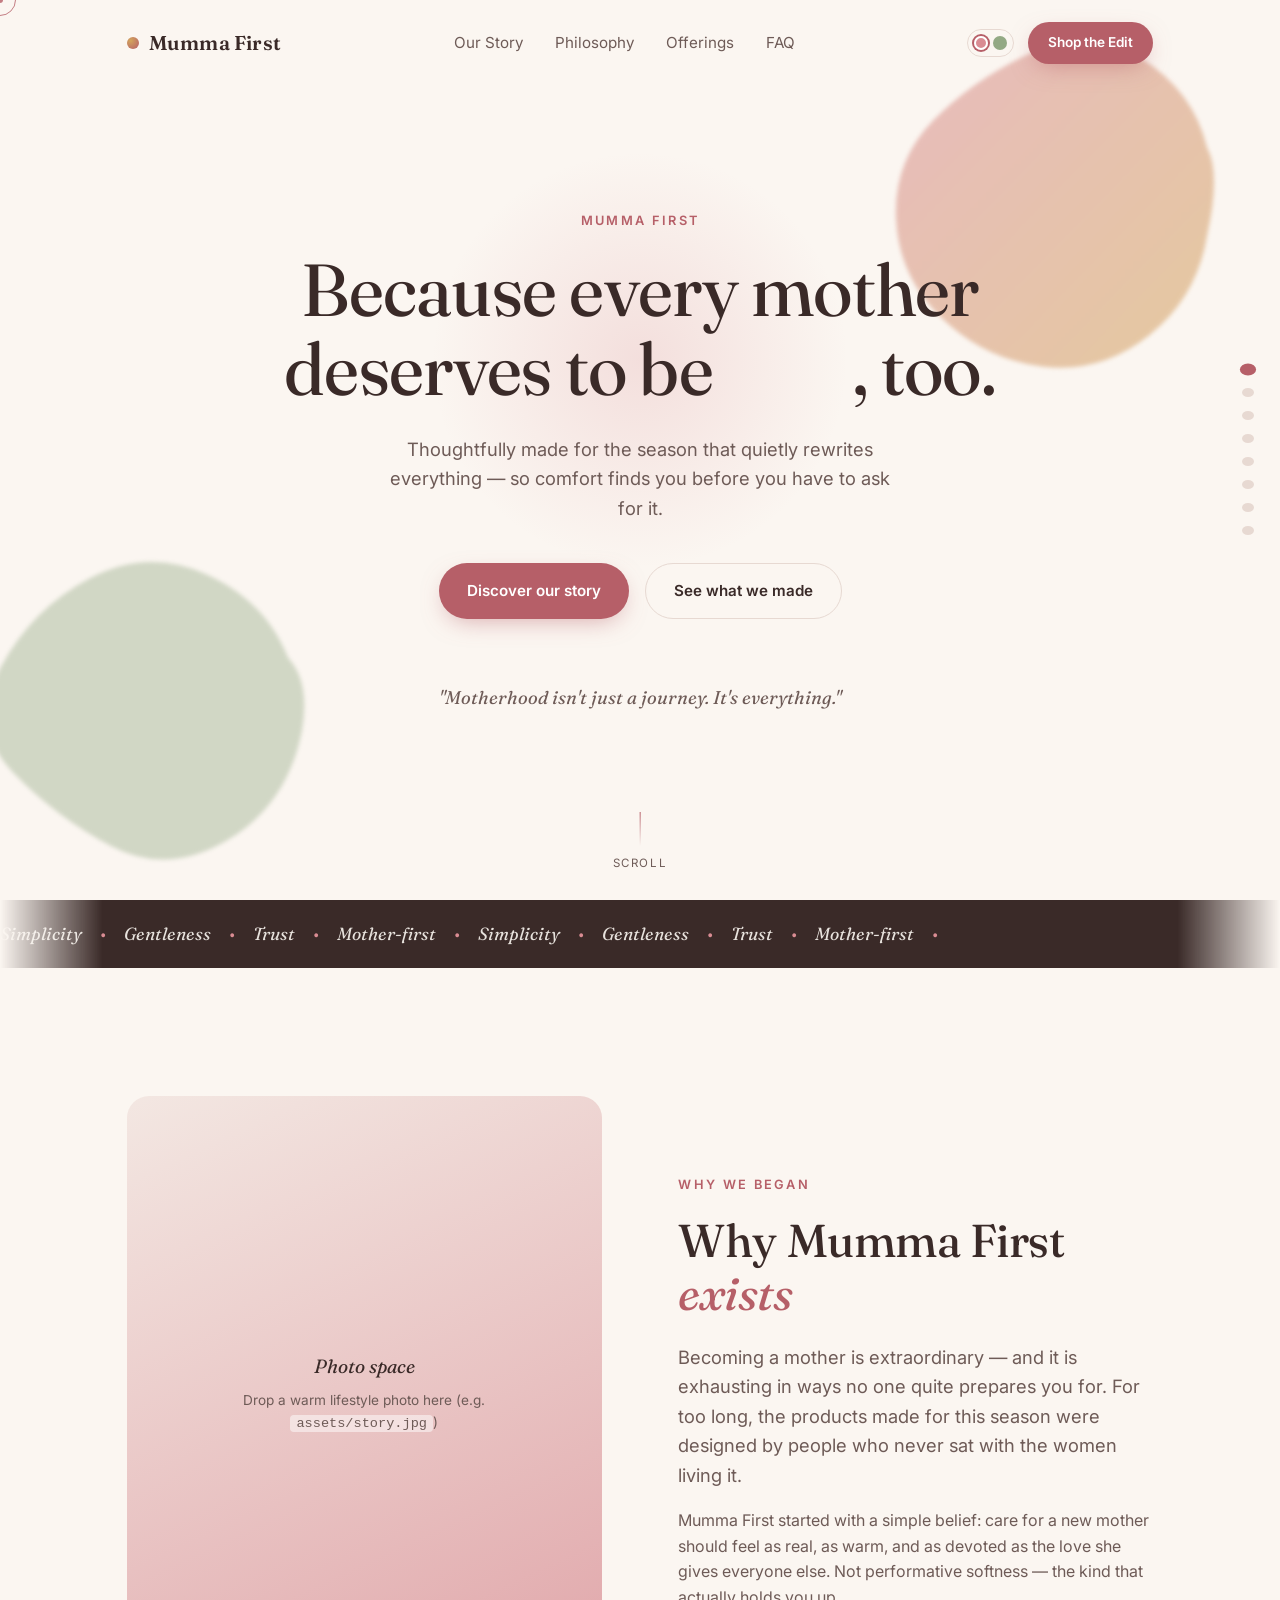
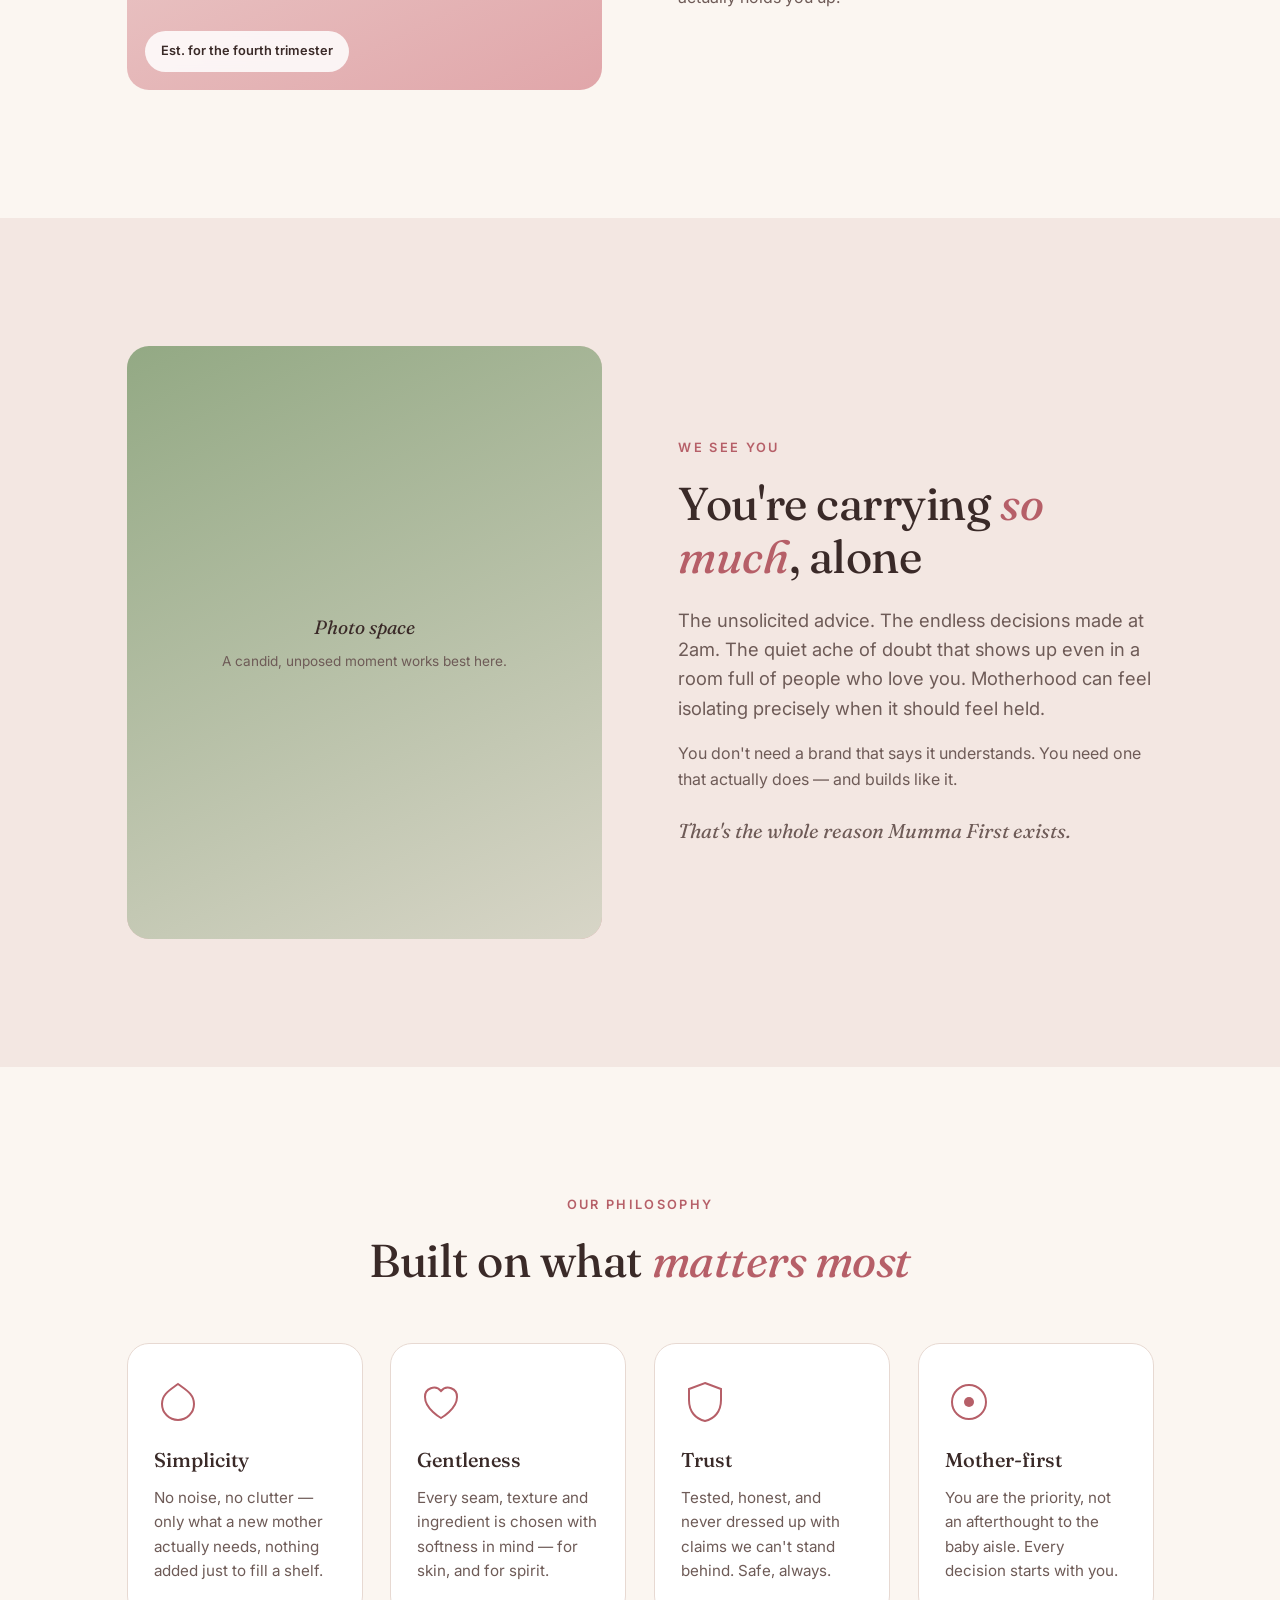
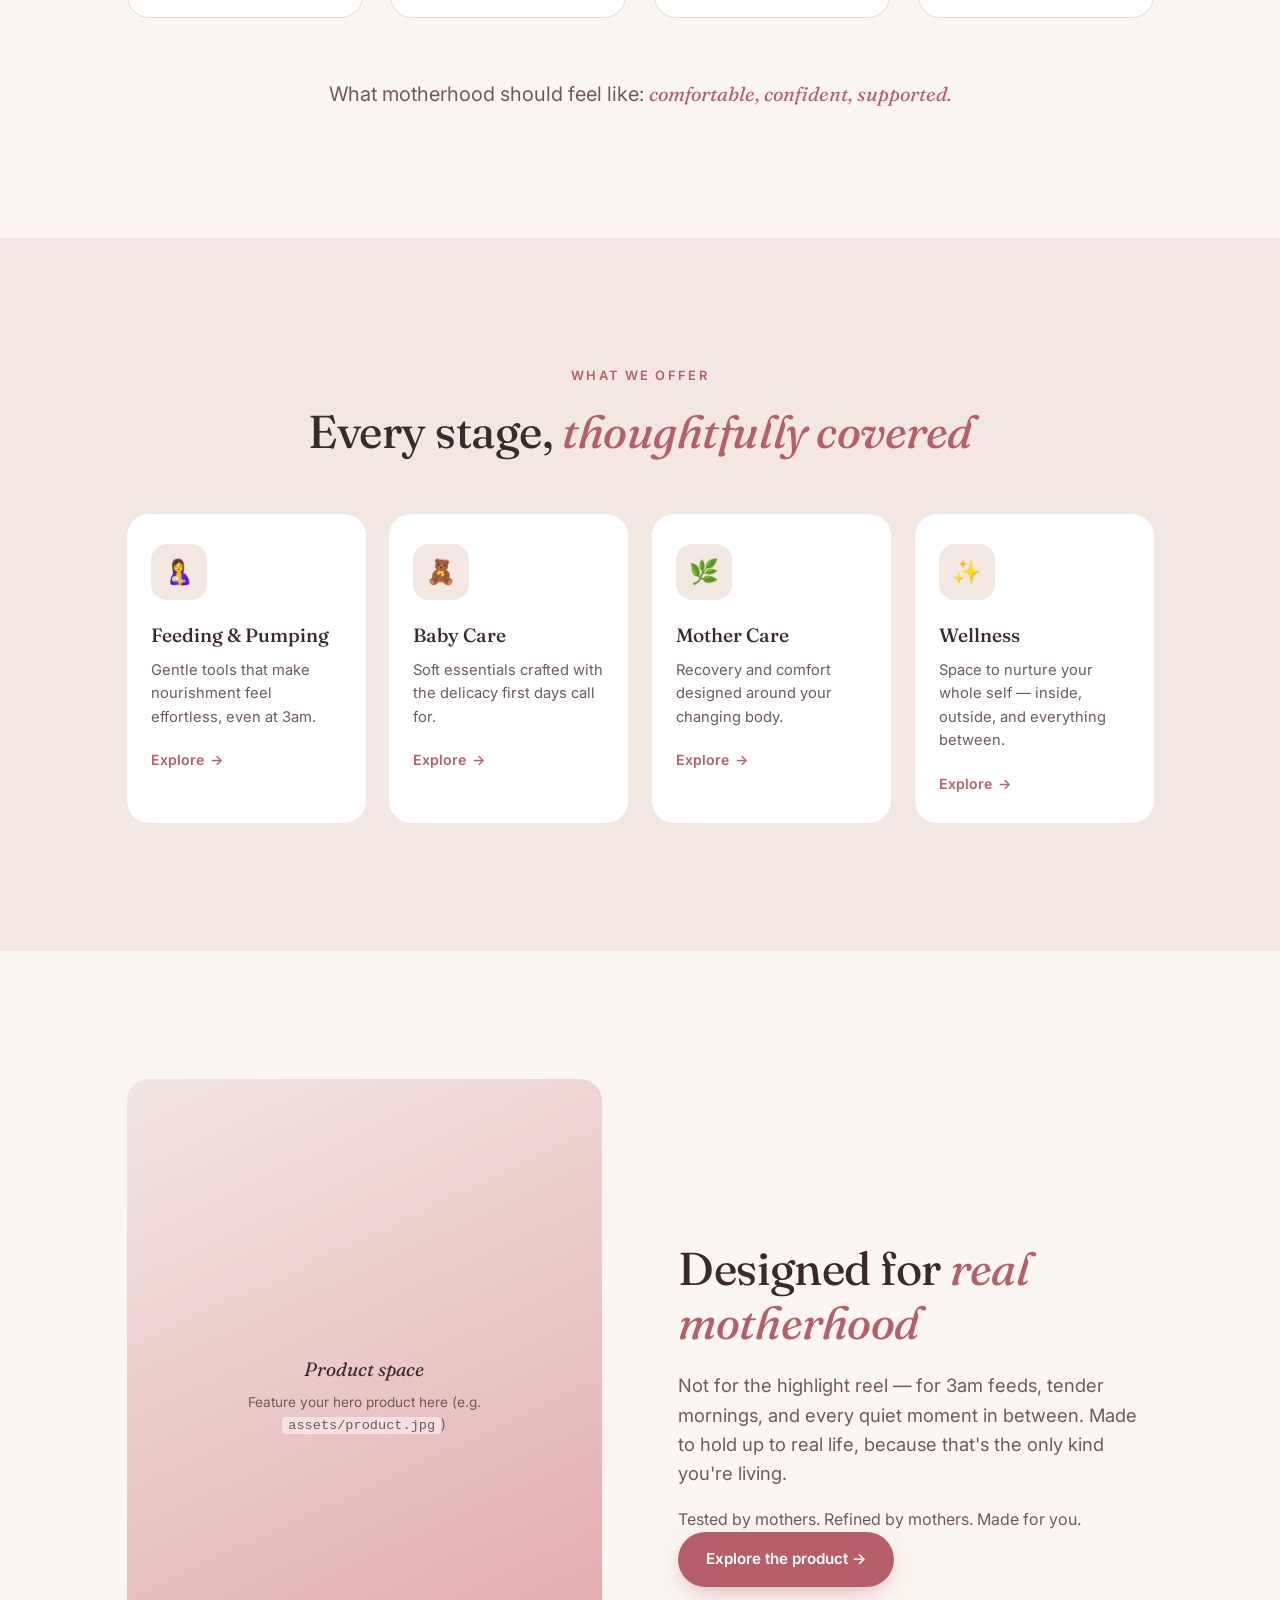
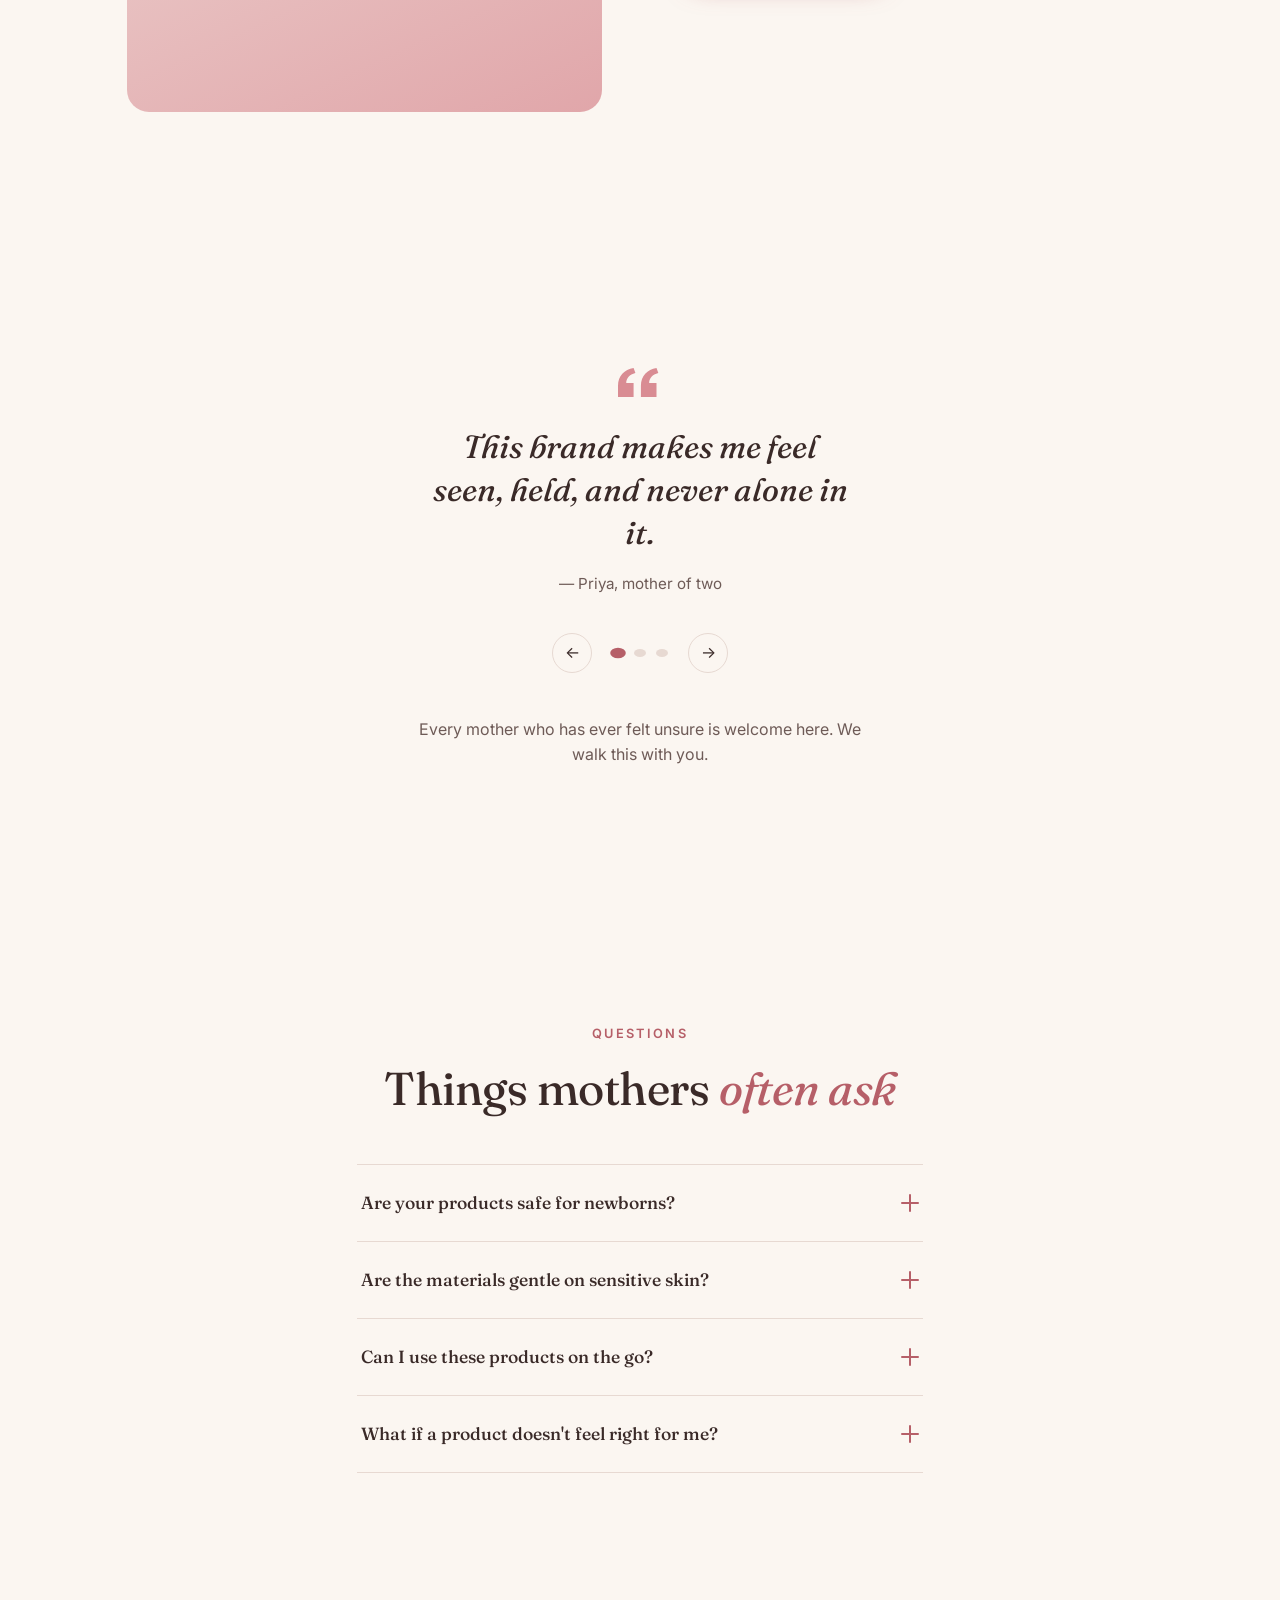
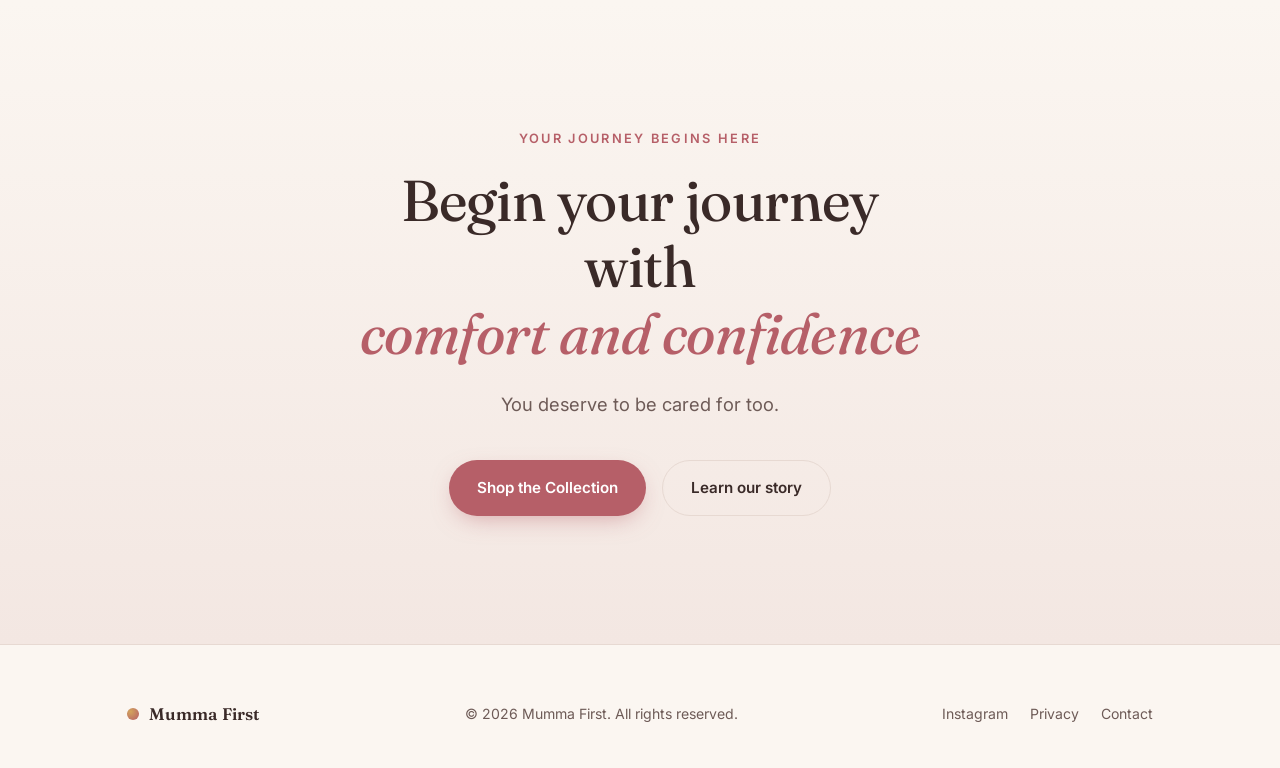
==== commit a7a03fa8: "Add files via upload" ====
--- a/index.html
+++ b/index.html
@@ -36,7 +36,11 @@
     </nav>
 
     <div class="nav-actions">
-      <a href="#final-cta" class="btn btn-small btn-primary">Shop the Edit</a>
+      <button class="theme-toggle" id="themeToggle" type="button" aria-pressed="false" aria-label="Switch accent color to sage">
+        <span class="swatch swatch-rose" aria-hidden="true"></span>
+        <span class="swatch swatch-sage" aria-hidden="true"></span>
+      </button>
+      <a href="#final-cta" class="btn btn-small btn-primary magnetic">Shop the Edit</a>
       <button class="nav-toggle" id="navToggle" aria-expanded="false" aria-controls="navLinks" aria-label="Toggle menu">
         <span></span><span></span><span></span>
       </button>
@@ -62,20 +66,21 @@
         <path fill="var(--sage)" d="M438,300Q423,375,362,411Q301,447,244,417Q187,387,143,341Q99,295,131,235Q163,175,222,144Q281,113,341,140Q401,167,424,225Q447,250,438,300Z"/>
       </svg>
       <div class="cursor-glow" id="cursorGlow"></div>
+      <div class="particles" id="heroParticles" data-count="16"></div>
     </div>
 
     <div class="hero-content">
       <p class="eyebrow reveal" data-reveal>Mumma First</p>
       <h1 class="hero-title reveal" data-reveal>
         Because every mother<br>
-        deserves to be <em>held</em>, too.
+        deserves to be <em class="rotator-wrap"><span class="rotator-word" id="rotatorWord">held</span></em>, too.
       </h1>
       <p class="hero-sub reveal" data-reveal>
         Thoughtfully made for the season that quietly rewrites everything —
         so comfort finds you before you have to ask for it.
       </p>
       <div class="hero-ctas reveal" data-reveal>
-        <a href="#story" class="btn btn-primary">Discover our story</a>
+        <a href="#story" class="btn btn-primary magnetic">Discover our story</a>
         <a href="#offerings" class="btn btn-ghost">See what we made</a>
       </div>
     </div>
@@ -86,6 +91,20 @@
 
     <div class="scroll-cue" aria-hidden="true"><span></span> Scroll</div>
   </section>
+
+  <!-- ============ VALUES MARQUEE ============ -->
+  <div class="marquee-band" aria-hidden="true">
+    <div class="marquee-track">
+      <span>Simplicity</span><span class="dot">•</span>
+      <span>Gentleness</span><span class="dot">•</span>
+      <span>Trust</span><span class="dot">•</span>
+      <span>Mother-first</span><span class="dot">•</span>
+      <span>Simplicity</span><span class="dot">•</span>
+      <span>Gentleness</span><span class="dot">•</span>
+      <span>Trust</span><span class="dot">•</span>
+      <span>Mother-first</span><span class="dot">•</span>
+    </div>
+  </div>
 
   <!-- ============ WHY WE EXIST ============ -->
   <section class="section" id="story">
@@ -119,6 +138,7 @@
 
   <!-- ============ WE SEE YOU ============ -->
   <section class="section section-alt" id="see-you">
+    <div class="particles particles-soft" id="seeYouParticles" data-count="10" aria-hidden="true"></div>
     <div class="container split reverse">
       <div class="split-text">
         <p class="eyebrow reveal" data-reveal>We see you</p>
@@ -153,7 +173,7 @@
       <h2 class="section-title center reveal" data-reveal>Built on what <em>matters most</em></h2>
 
       <div class="pillars-grid">
-        <article class="pillar-card reveal" data-reveal style="--d:0">
+        <article class="pillar-card reveal" data-reveal data-tilt style="--d:0">
           <span class="pillar-icon" aria-hidden="true">
             <svg viewBox="0 0 48 48"><path d="M24 6c8 6 16 10 16 20a16 16 0 0 1-32 0c0-10 8-14 16-20Z" fill="none" stroke="currentColor" stroke-width="2"/></svg>
           </span>
@@ -161,7 +181,7 @@
           <p>No noise, no clutter — only what a new mother actually needs, nothing added just to fill a shelf.</p>
         </article>
 
-        <article class="pillar-card reveal" data-reveal style="--d:1">
+        <article class="pillar-card reveal" data-reveal data-tilt style="--d:1">
           <span class="pillar-icon" aria-hidden="true">
             <svg viewBox="0 0 48 48"><path d="M24 40s-16-9-16-21a9 9 0 0 1 16-6 9 9 0 0 1 16 6c0 12-16 21-16 21Z" fill="none" stroke="currentColor" stroke-width="2"/></svg>
           </span>
@@ -169,7 +189,7 @@
           <p>Every seam, texture and ingredient is chosen with softness in mind — for skin, and for spirit.</p>
         </article>
 
-        <article class="pillar-card reveal" data-reveal style="--d:2">
+        <article class="pillar-card reveal" data-reveal data-tilt style="--d:2">
           <span class="pillar-icon" aria-hidden="true">
             <svg viewBox="0 0 48 48"><path d="M24 5 40 11v11c0 12-7 19-16 21C15 41 8 34 8 22V11L24 5Z" fill="none" stroke="currentColor" stroke-width="2"/></svg>
           </span>
@@ -177,7 +197,7 @@
           <p>Tested, honest, and never dressed up with claims we can't stand behind. Safe, always.</p>
         </article>
 
-        <article class="pillar-card reveal" data-reveal style="--d:3">
+        <article class="pillar-card reveal" data-reveal data-tilt style="--d:3">
           <span class="pillar-icon" aria-hidden="true">
             <svg viewBox="0 0 48 48"><circle cx="24" cy="24" r="17" fill="none" stroke="currentColor" stroke-width="2"/><circle cx="24" cy="24" r="5" fill="currentColor"/></svg>
           </span>
@@ -199,28 +219,28 @@
       <h2 class="section-title center reveal" data-reveal>Every stage, <em>thoughtfully covered</em></h2>
 
       <div class="offer-grid">
-        <article class="offer-card reveal" data-reveal>
+        <article class="offer-card reveal" data-reveal data-tilt>
           <div class="offer-media"><span class="offer-glyph">🤱</span></div>
           <h3>Feeding &amp; Pumping</h3>
           <p>Gentle tools that make nourishment feel effortless, even at 3am.</p>
           <a href="#" class="offer-link">Explore <span aria-hidden="true">→</span></a>
         </article>
 
-        <article class="offer-card reveal" data-reveal>
+        <article class="offer-card reveal" data-reveal data-tilt>
           <div class="offer-media"><span class="offer-glyph">🧸</span></div>
           <h3>Baby Care</h3>
           <p>Soft essentials crafted with the delicacy first days call for.</p>
           <a href="#" class="offer-link">Explore <span aria-hidden="true">→</span></a>
         </article>
 
-        <article class="offer-card reveal" data-reveal>
+        <article class="offer-card reveal" data-reveal data-tilt>
           <div class="offer-media"><span class="offer-glyph">🌿</span></div>
           <h3>Mother Care</h3>
           <p>Recovery and comfort designed around your changing body.</p>
           <a href="#" class="offer-link">Explore <span aria-hidden="true">→</span></a>
         </article>
 
-        <article class="offer-card reveal" data-reveal>
+        <article class="offer-card reveal" data-reveal data-tilt>
           <div class="offer-media"><span class="offer-glyph">✨</span></div>
           <h3>Wellness</h3>
           <p>Space to nurture your whole self — inside, outside, and everything between.</p>
@@ -256,16 +276,36 @@
     </div>
   </section>
 
-  <!-- ============ TESTIMONIAL ============ -->
+  <!-- ============ TESTIMONIAL CAROUSEL ============ -->
   <section class="section testimonial-section">
     <div class="container narrow center">
       <svg class="quote-mark reveal" data-reveal viewBox="0 0 48 32" aria-hidden="true">
         <path d="M0 32V19.5C0 8.7 6.9 1.6 17 0l2 5.4C12.5 7 9 11 9 16.5h8V32H0Zm25 0V19.5c0-10.8 6.9-17.9 17-19.5l2 5.4c-6.5 1.6-10 5.6-10 11.1h8V32H25Z" fill="currentColor"/>
       </svg>
-      <blockquote class="reveal" data-reveal>
-        This brand makes me feel seen, held, and never alone in it.
-      </blockquote>
-      <p class="cite reveal" data-reveal>— Priya, mother of two</p>
+
+      <div class="carousel reveal" data-reveal id="testimonialCarousel">
+        <div class="carousel-track">
+          <div class="carousel-slide is-active">
+            <blockquote>This brand makes me feel seen, held, and never alone in it.</blockquote>
+            <p class="cite">— Priya, mother of two</p>
+          </div>
+          <div class="carousel-slide">
+            <blockquote>The first brand that felt like it was built by someone who'd actually been up at 3am with me.</blockquote>
+            <p class="cite">— Meera, first-time mum</p>
+          </div>
+          <div class="carousel-slide">
+            <blockquote>Simple, gentle, and never trying to sell me something I didn't need. Just what mattered.</blockquote>
+            <p class="cite">— Ananya, mother of three</p>
+          </div>
+        </div>
+
+        <div class="carousel-controls">
+          <button class="carousel-arrow" id="carouselPrev" aria-label="Previous testimonial">←</button>
+          <div class="carousel-dots" id="carouselDots" role="tablist" aria-label="Choose testimonial"></div>
+          <button class="carousel-arrow" id="carouselNext" aria-label="Next testimonial">→</button>
+        </div>
+      </div>
+
       <p class="reassure reveal" data-reveal>Every mother who has ever felt unsure is welcome here. We walk this with you.</p>
     </div>
   </section>
@@ -322,6 +362,7 @@
 
   <!-- ============ FINAL CTA ============ -->
   <section class="section final-cta" id="final-cta">
+    <div class="particles particles-soft" id="finalParticles" data-count="12" aria-hidden="true"></div>
     <div class="container narrow center">
       <p class="eyebrow center reveal" data-reveal>Your journey begins here</p>
       <h2 class="section-title center big reveal" data-reveal>
@@ -329,7 +370,7 @@
       </h2>
       <p class="lede center reveal" data-reveal>You deserve to be cared for too.</p>
       <div class="hero-ctas center reveal" data-reveal>
-        <a href="#" class="btn btn-primary">Shop the Collection</a>
+        <a href="#" class="btn btn-primary magnetic">Shop the Collection</a>
         <a href="#story" class="btn btn-ghost">Learn our story</a>
       </div>
     </div>
@@ -355,6 +396,13 @@
 
 <button class="to-top" id="toTop" aria-label="Back to top">↑</button>
 
+<!-- Section scrollspy dots (desktop only) -->
+<nav class="quick-dots" id="quickDots" aria-label="Jump to section"></nav>
+
+<!-- Custom cursor (desktop, motion-safe only — see main.js) -->
+<div class="cursor-dot" id="cursorDot" aria-hidden="true"></div>
+<div class="cursor-ring" id="cursorRing" aria-hidden="true"></div>
+
 <script src="main.js"></script>
 </body>
 </html>
--- a/style.css
+++ b/style.css
@@ -36,6 +36,14 @@
      daylight tones — but keep the hook here in case a future pass wants it. */
 }
 
+/* Accent theme swap — toggled via #themeToggle (see main.js).
+   Because --rose / --rose-deep drive every button, link and hover state
+   in this file, overriding just these two flips the whole accent scheme. */
+:root[data-theme="sage"]{
+  --rose: #93A984;
+  --rose-deep: #6F8560;
+}
+
 /* ===========================================================
    RESET
    =========================================================== */
@@ -125,6 +133,20 @@
 .nav-links a:hover::after, .nav-links a.active::after{ width: 100%; }
 
 .nav-actions{ display: flex; align-items: center; gap: 14px; }
+
+.theme-toggle{
+  display: flex; align-items: center; gap: 5px; padding: 6px; border-radius: 999px;
+  border: 1.5px solid var(--line); transition: border-color var(--dur-fast) var(--ease), transform var(--dur-fast) var(--ease);
+}
+.theme-toggle:hover{ border-color: var(--rose-deep); transform: translateY(-1px); }
+.swatch{
+  width: 14px; height: 14px; border-radius: 50%; display: block;
+  box-shadow: inset 0 0 0 2px transparent; transition: box-shadow var(--dur-fast) var(--ease);
+}
+.swatch-rose{ background: #D98C93; }
+.swatch-sage{ background: #93A984; }
+:root:not([data-theme="sage"]) .swatch-rose{ box-shadow: inset 0 0 0 2px #fff, 0 0 0 2px var(--rose-deep); }
+:root[data-theme="sage"] .swatch-sage{ box-shadow: inset 0 0 0 2px #fff, 0 0 0 2px var(--rose-deep); }
 .nav-toggle{
   display: none; flex-direction: column; gap: 5px; padding: 6px;
 }
@@ -152,6 +174,9 @@
 }
 .btn-ghost:hover{ border-color: var(--rose-deep); color: var(--rose-deep); transform: translateY(-2px); }
 .btn-small{ padding: 10px 20px; font-size: .85rem; }
+
+/* Magnetic buttons — JS sets transform on mousemove within bounds */
+.magnetic{ transition: transform .25s var(--ease), box-shadow var(--dur-fast) var(--ease), background var(--dur-fast) var(--ease); }
 
 /* ===========================================================
    REVEAL ON SCROLL
@@ -196,6 +221,23 @@
   pointer-events: none;
 }
 
+/* Ambient floating particles — populated by main.js */
+.particles{
+  position: absolute; inset: 0; overflow: hidden; pointer-events: none; z-index: 1;
+}
+.particle{
+  position: absolute; bottom: -20px; border-radius: 50%;
+  background: var(--rose); opacity: .35;
+  animation: drift linear infinite;
+}
+.particles-soft .particle{ background: var(--sage); opacity: .28; }
+@keyframes drift{
+  0%{ transform: translateY(0) translateX(0) scale(1); opacity: 0; }
+  10%{ opacity: .35; }
+  90%{ opacity: .2; }
+  100%{ transform: translateY(-115vh) translateX(var(--drift-x, 20px)) scale(.6); opacity: 0; }
+}
+
 .hero-content{ position: relative; z-index: 2; max-width: 780px; }
 .eyebrow{
   font-family: var(--font-body); font-weight: 600; font-size: .8rem;
@@ -208,6 +250,12 @@
   font-family: var(--font-display); font-weight: 450; font-size: clamp(2.6rem, 6vw, 4.6rem);
   line-height: 1.08; letter-spacing: -0.01em; color: var(--ink);
 }
+.rotator-wrap{ display: inline-block; }
+.rotator-word{
+  display: inline-block; color: var(--rose-deep); font-family: var(--font-display); font-style: italic;
+  transition: opacity .32s ease, transform .32s ease;
+}
+.rotator-word.swap{ opacity: 0; transform: translateY(10px); }
 .hero-sub{
   margin: 26px auto 0; max-width: 520px; font-size: 1.15rem; color: var(--ink-soft);
 }
@@ -243,6 +291,28 @@
   60%{ transform: scaleY(1); transform-origin: bottom; opacity: 1; }
   100%{ transform: scaleY(0); transform-origin: bottom; opacity: 0; }
 }
+
+/* ===========================================================
+   VALUES MARQUEE
+   =========================================================== */
+.marquee-band{
+  position: relative; overflow: hidden; padding: 20px 0;
+  background: var(--ink); z-index: 2;
+  mask-image: linear-gradient(90deg, transparent, #000 8%, #000 92%, transparent);
+  -webkit-mask-image: linear-gradient(90deg, transparent, #000 8%, #000 92%, transparent);
+}
+.marquee-track{
+  display: flex; align-items: center; gap: 18px; width: max-content;
+  animation: marquee 26s linear infinite;
+  font-family: var(--font-display); font-style: italic; font-size: 1.1rem;
+  color: rgba(251,246,241,.9); white-space: nowrap;
+}
+.marquee-track .dot{ color: var(--rose); font-style: normal; }
+@keyframes marquee{
+  from{ transform: translateX(0); }
+  to{ transform: translateX(-50%); }
+}
+.marquee-band:hover .marquee-track{ animation-play-state: paused; }
 
 /* ===========================================================
    SECTIONS
@@ -303,13 +373,15 @@
 .pillars-grid{
   display: grid; grid-template-columns: repeat(4, 1fr); gap: 28px; margin-top: 56px;
 }
+.pillars-grid{ perspective: 1000px; }
 .pillar-card{
   --d: 0;
   background: var(--surface); border: 1px solid var(--line); border-radius: var(--radius);
   padding: 34px 26px; transition: transform var(--dur-fast) var(--ease), box-shadow var(--dur-fast) var(--ease), border-color var(--dur-fast) var(--ease);
+  transform-style: preserve-3d; will-change: transform;
 }
 .pillar-card:hover{
-  transform: translateY(-6px); border-color: transparent;
+  border-color: transparent;
   box-shadow: 0 20px 40px -20px rgba(58,42,40,.25);
 }
 .pillar-icon{
@@ -324,11 +396,13 @@
    =========================================================== */
 .offer-grid{
   display: grid; grid-template-columns: repeat(4, 1fr); gap: 24px; margin-top: 56px;
+  perspective: 1000px;
 }
 .offer-card{
   background: var(--surface); border-radius: var(--radius); padding: 30px 24px 26px;
   position: relative; overflow: hidden;
   transition: transform var(--dur-fast) var(--ease), box-shadow var(--dur-fast) var(--ease);
+  transform-style: preserve-3d; will-change: transform;
 }
 .offer-card::before{
   content: ""; position: absolute; inset: 0; opacity: 0;
@@ -363,6 +437,38 @@
 }
 .testimonial-section .cite{ margin-top: 18px; color: var(--ink-soft); font-size: .95rem; }
 .reassure{ margin-top: 44px; color: var(--ink-soft); max-width: 40ch; margin-left: auto; margin-right: auto; }
+
+/* --- Testimonial carousel --- */
+.carousel{ position: relative; }
+.carousel-track{ position: relative; min-height: 9.5rem; }
+.carousel-slide{
+  position: absolute; inset: 0; opacity: 0; transform: translateY(14px);
+  transition: opacity .5s var(--ease), transform .5s var(--ease);
+  pointer-events: none;
+}
+.carousel-slide.is-active{ opacity: 1; transform: translateY(0); pointer-events: auto; position: relative; }
+.carousel-slide blockquote{
+  font-family: var(--font-display); font-style: italic; font-weight: 450;
+  font-size: clamp(1.4rem, 2.8vw, 2rem); line-height: 1.35; color: var(--ink);
+  max-width: 20ch; margin: 0 auto;
+}
+.carousel-slide .cite{ margin-top: 18px; }
+
+.carousel-controls{
+  display: flex; align-items: center; justify-content: center; gap: 20px; margin-top: 36px;
+}
+.carousel-arrow{
+  width: 40px; height: 40px; border-radius: 50%; border: 1.5px solid var(--line);
+  display: flex; align-items: center; justify-content: center; font-size: 1rem;
+  transition: border-color var(--dur-fast) var(--ease), background var(--dur-fast) var(--ease), transform var(--dur-fast) var(--ease);
+}
+.carousel-arrow:hover{ border-color: var(--rose-deep); background: var(--rose-deep); color: #fff; transform: scale(1.06); }
+.carousel-dots{ display: flex; gap: 10px; }
+.carousel-dots button{
+  width: 8px; height: 8px; border-radius: 50%; background: var(--line);
+  transition: background var(--dur-fast) var(--ease), transform var(--dur-fast) var(--ease);
+}
+.carousel-dots button.is-active{ background: var(--rose-deep); transform: scale(1.3); }
 
 /* ===========================================================
    FAQ / ACCORDION
@@ -431,6 +537,62 @@
   .offer-grid{ grid-template-columns: repeat(2, 1fr); }
   .split{ grid-template-columns: 1fr; gap: 44px; }
   .split.reverse{ direction: ltr; }
+}
+
+/* ===========================================================
+   CUSTOM CURSOR (desktop, motion-safe — enabled via body.cursor-active in JS)
+   =========================================================== */
+.cursor-dot, .cursor-ring{
+  position: fixed; top: 0; left: 0; border-radius: 50%; pointer-events: none;
+  z-index: 1300; opacity: 0; transition: opacity .3s ease;
+}
+.cursor-dot{
+  width: 6px; height: 6px; background: var(--rose-deep);
+  transform: translate(-50%, -50%);
+}
+.cursor-ring{
+  width: 32px; height: 32px; border: 1.5px solid var(--rose-deep);
+  transform: translate(-50%, -50%);
+  transition: opacity .3s ease, width .25s var(--ease), height .25s var(--ease), border-color .25s var(--ease);
+}
+body.cursor-active .cursor-dot,
+body.cursor-active .cursor-ring{ opacity: .8; }
+body.cursor-active .cursor-ring.is-hovering{
+  width: 52px; height: 52px; border-color: var(--sage); opacity: .55;
+}
+body.cursor-active, body.cursor-active a, body.cursor-active button{ cursor: none; }
+
+/* ===========================================================
+   QUICK-NAV SIDE DOTS (scrollspy)
+   =========================================================== */
+.quick-dots{
+  position: fixed; right: 26px; top: 50%; transform: translateY(-50%);
+  display: flex; flex-direction: column; gap: 14px; z-index: 500;
+}
+.quick-dots button{
+  width: 9px; height: 9px; border-radius: 50%; background: var(--line);
+  position: relative; transition: background var(--dur-fast) var(--ease), transform var(--dur-fast) var(--ease);
+}
+.quick-dots button:hover{ transform: scale(1.3); }
+.quick-dots button.is-active{ background: var(--rose-deep); transform: scale(1.35); }
+.quick-dots button::after{
+  content: attr(data-label); position: absolute; right: 20px; top: 50%; transform: translateY(-50%);
+  background: var(--ink); color: var(--bg); font-size: .72rem; padding: 5px 10px; border-radius: 6px;
+  white-space: nowrap; opacity: 0; pointer-events: none; transition: opacity var(--dur-fast) var(--ease);
+}
+.quick-dots button:hover::after{ opacity: 1; }
+@media (max-width: 1180px){ .quick-dots{ display: none; } }
+
+/* ===========================================================
+   CTA PETAL BURST (delight on primary button click)
+   =========================================================== */
+.petal{
+  position: fixed; width: 8px; height: 8px; border-radius: 60% 40% 65% 35%;
+  pointer-events: none; z-index: 1400;
+  animation: petal-burst .85s ease-out forwards;
+}
+@keyframes petal-burst{
+  to{ transform: translate(var(--dx), var(--dy)) rotate(var(--rot)); opacity: 0; }
 }
 
 @media (max-width: 720px){
@@ -444,6 +606,8 @@
   .nav-links a{ font-size: 1.3rem; }
   .nav-toggle{ display: flex; }
   .nav-actions .btn-small{ display: none; }
+  .theme-toggle{ padding: 5px; }
+  .theme-toggle .swatch{ width: 11px; height: 11px; }
   .section{ padding: 88px 0; }
   .pillars-grid, .offer-grid{ grid-template-columns: 1fr; }
   .hero{ padding-top: 120px; }
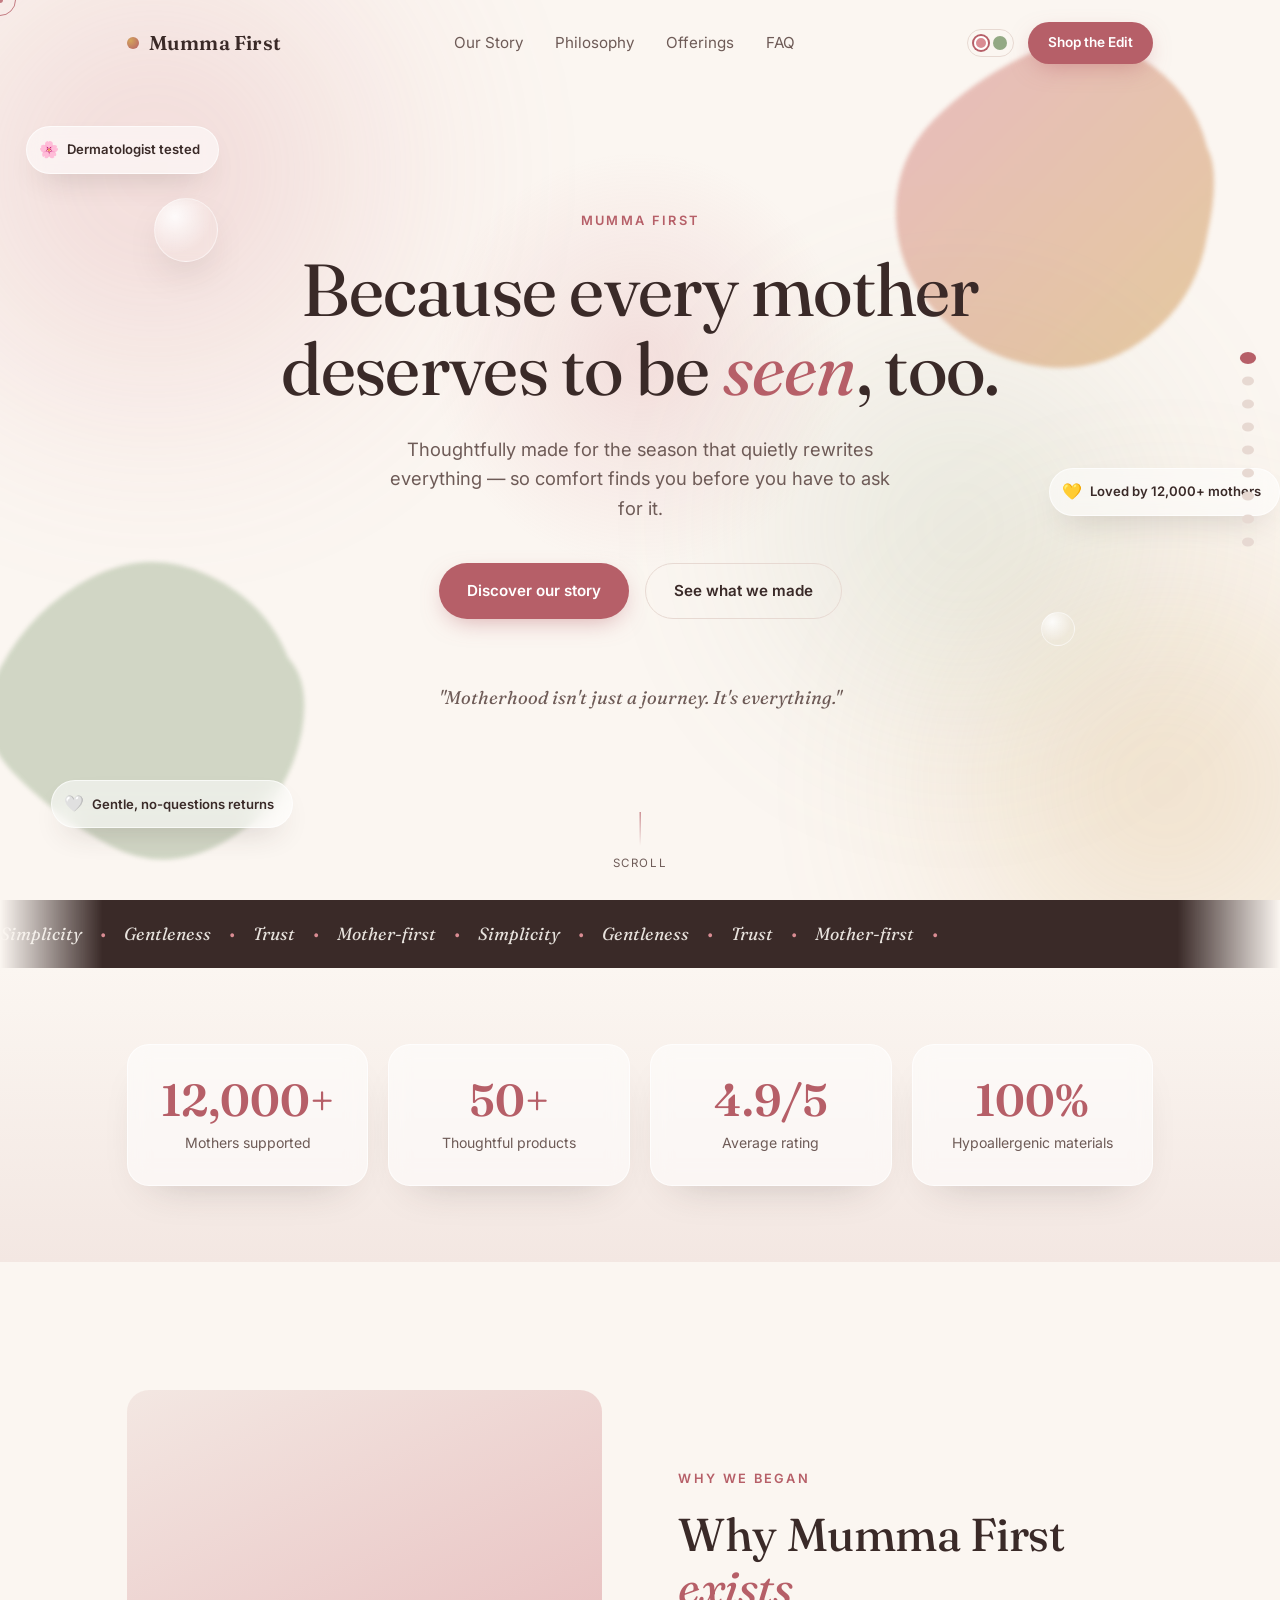
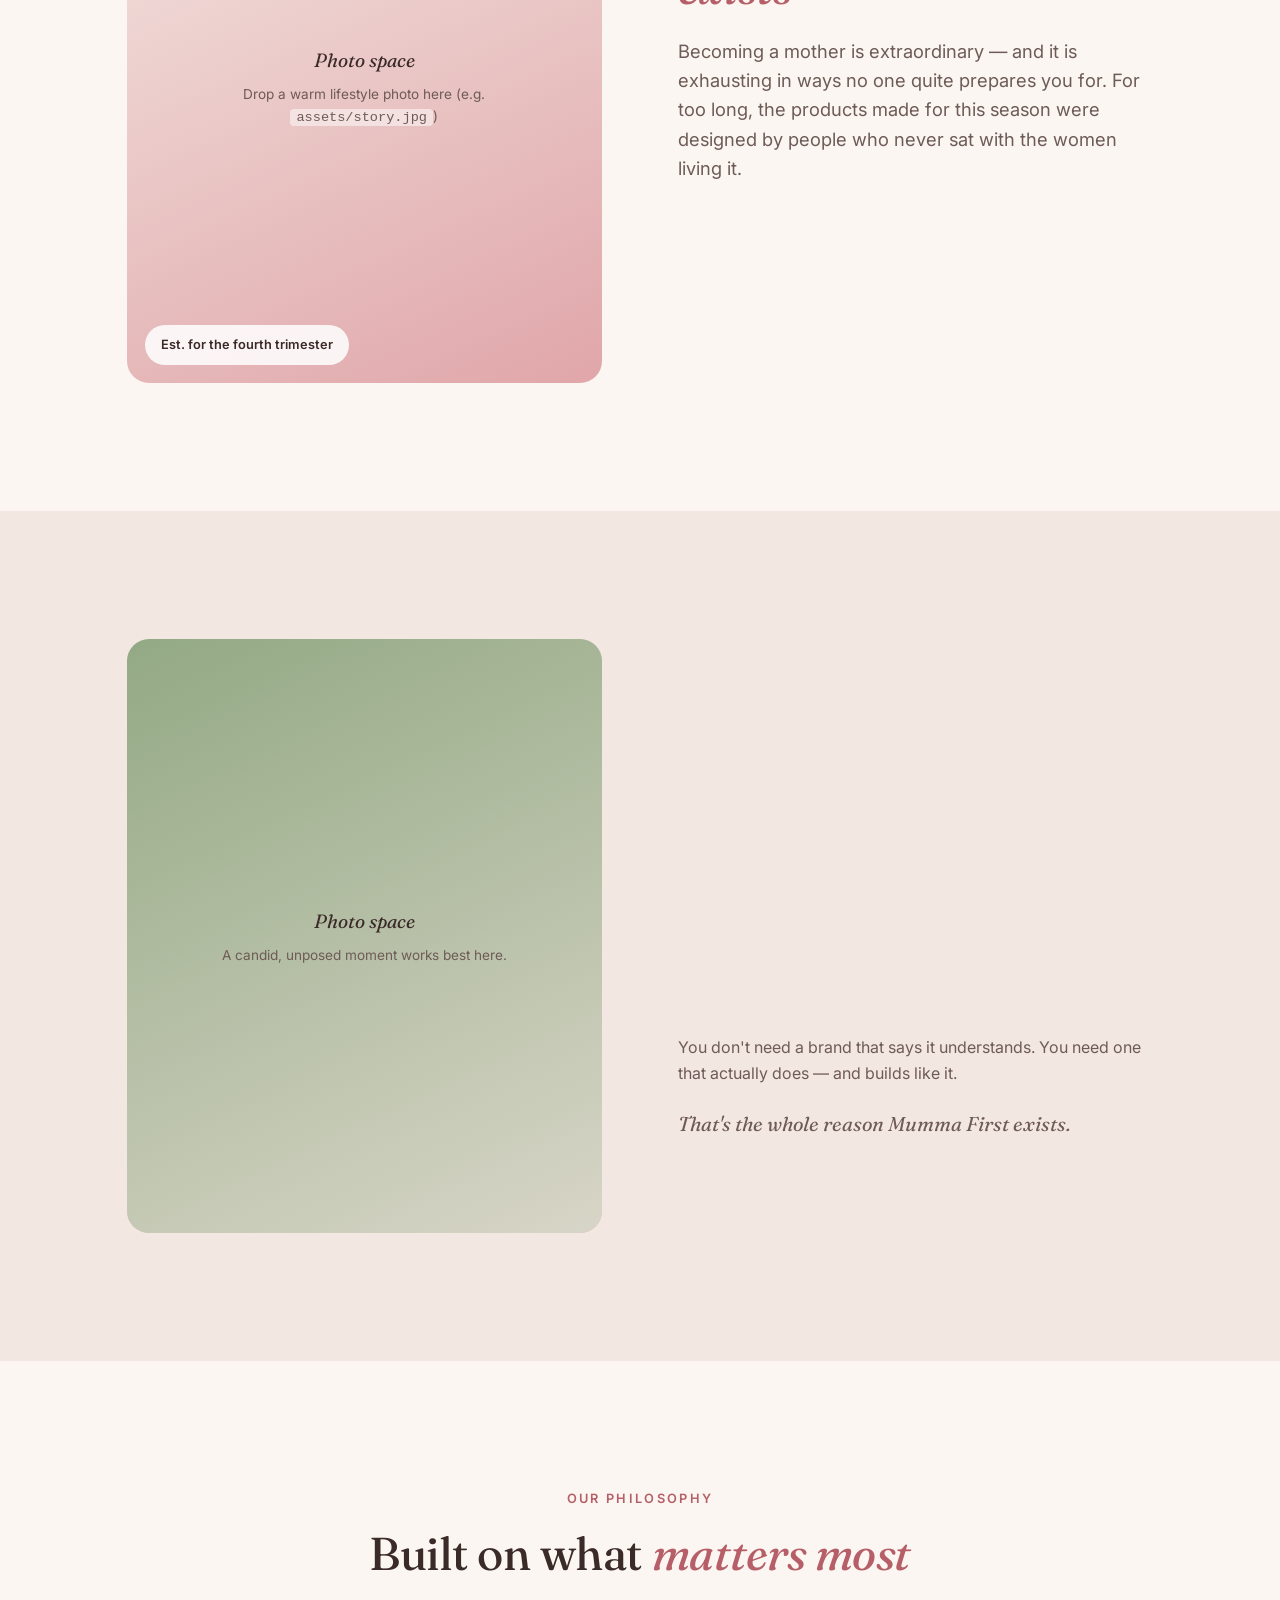
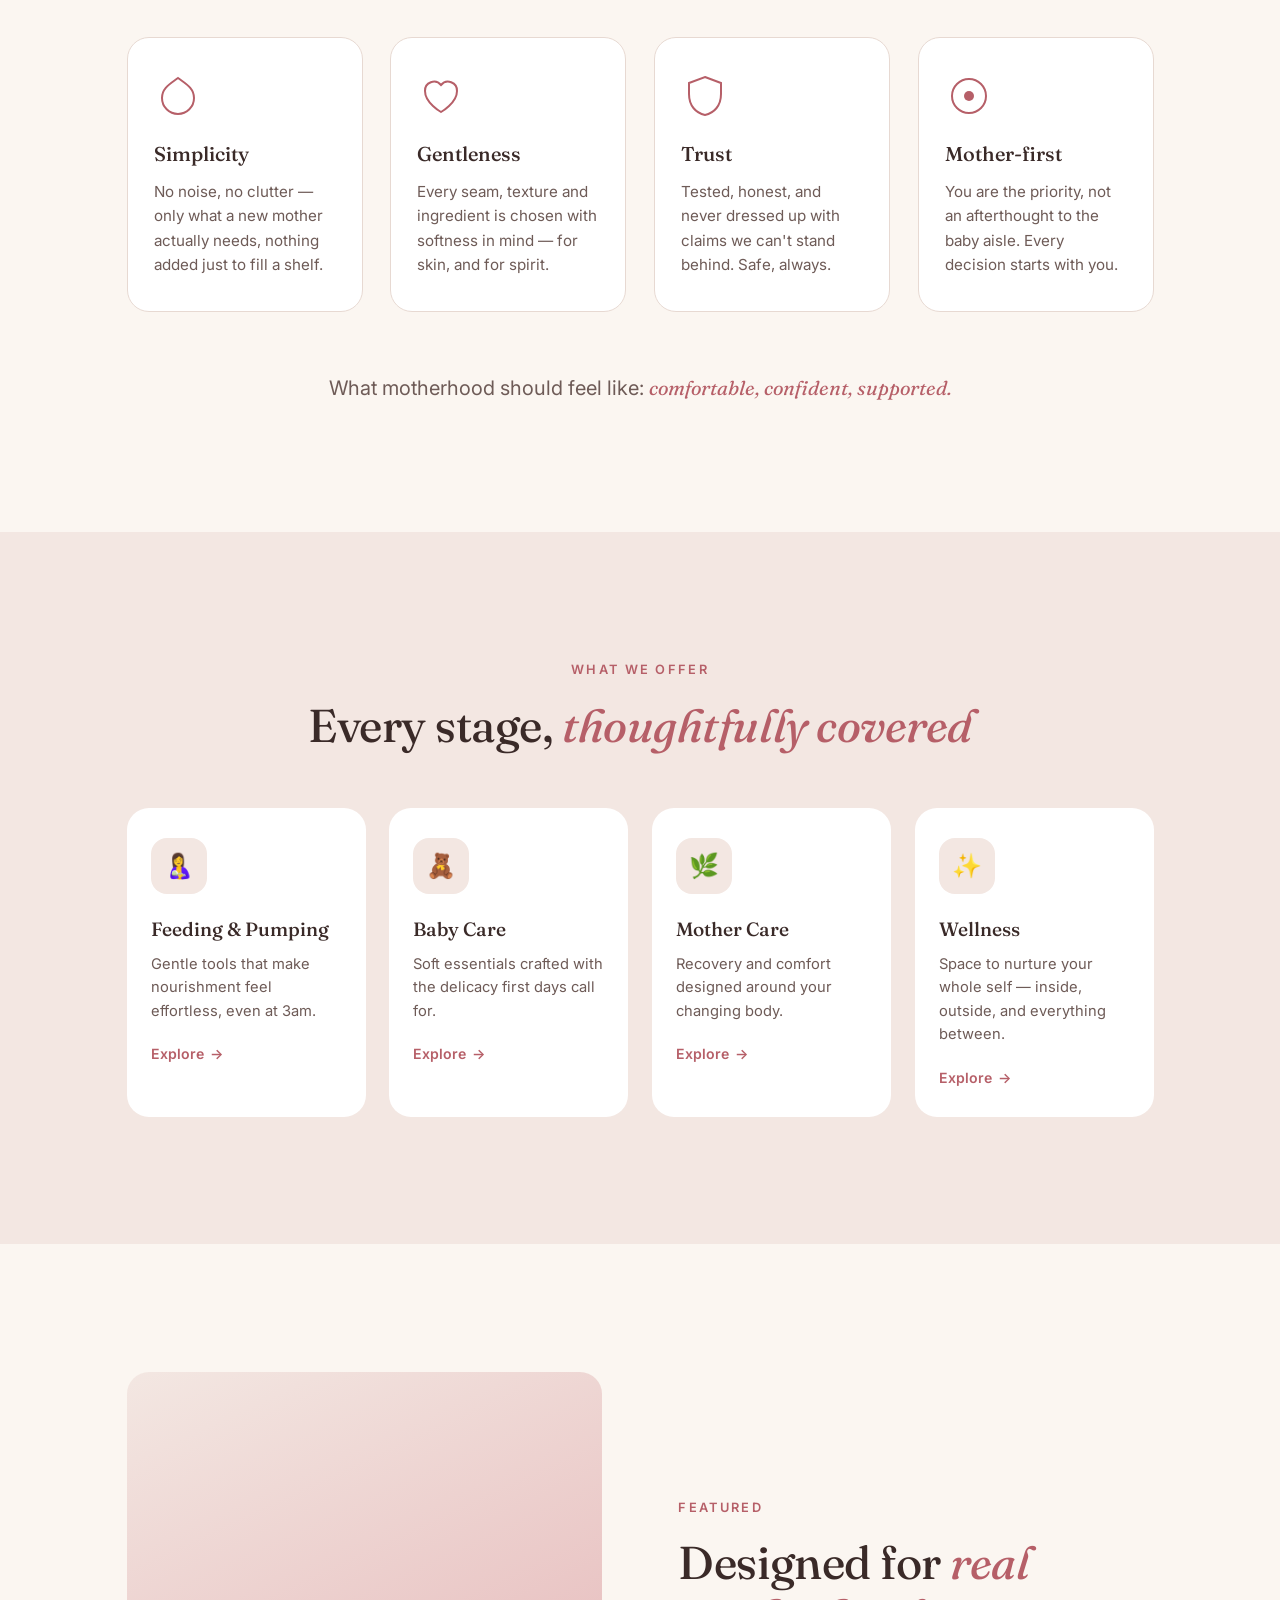
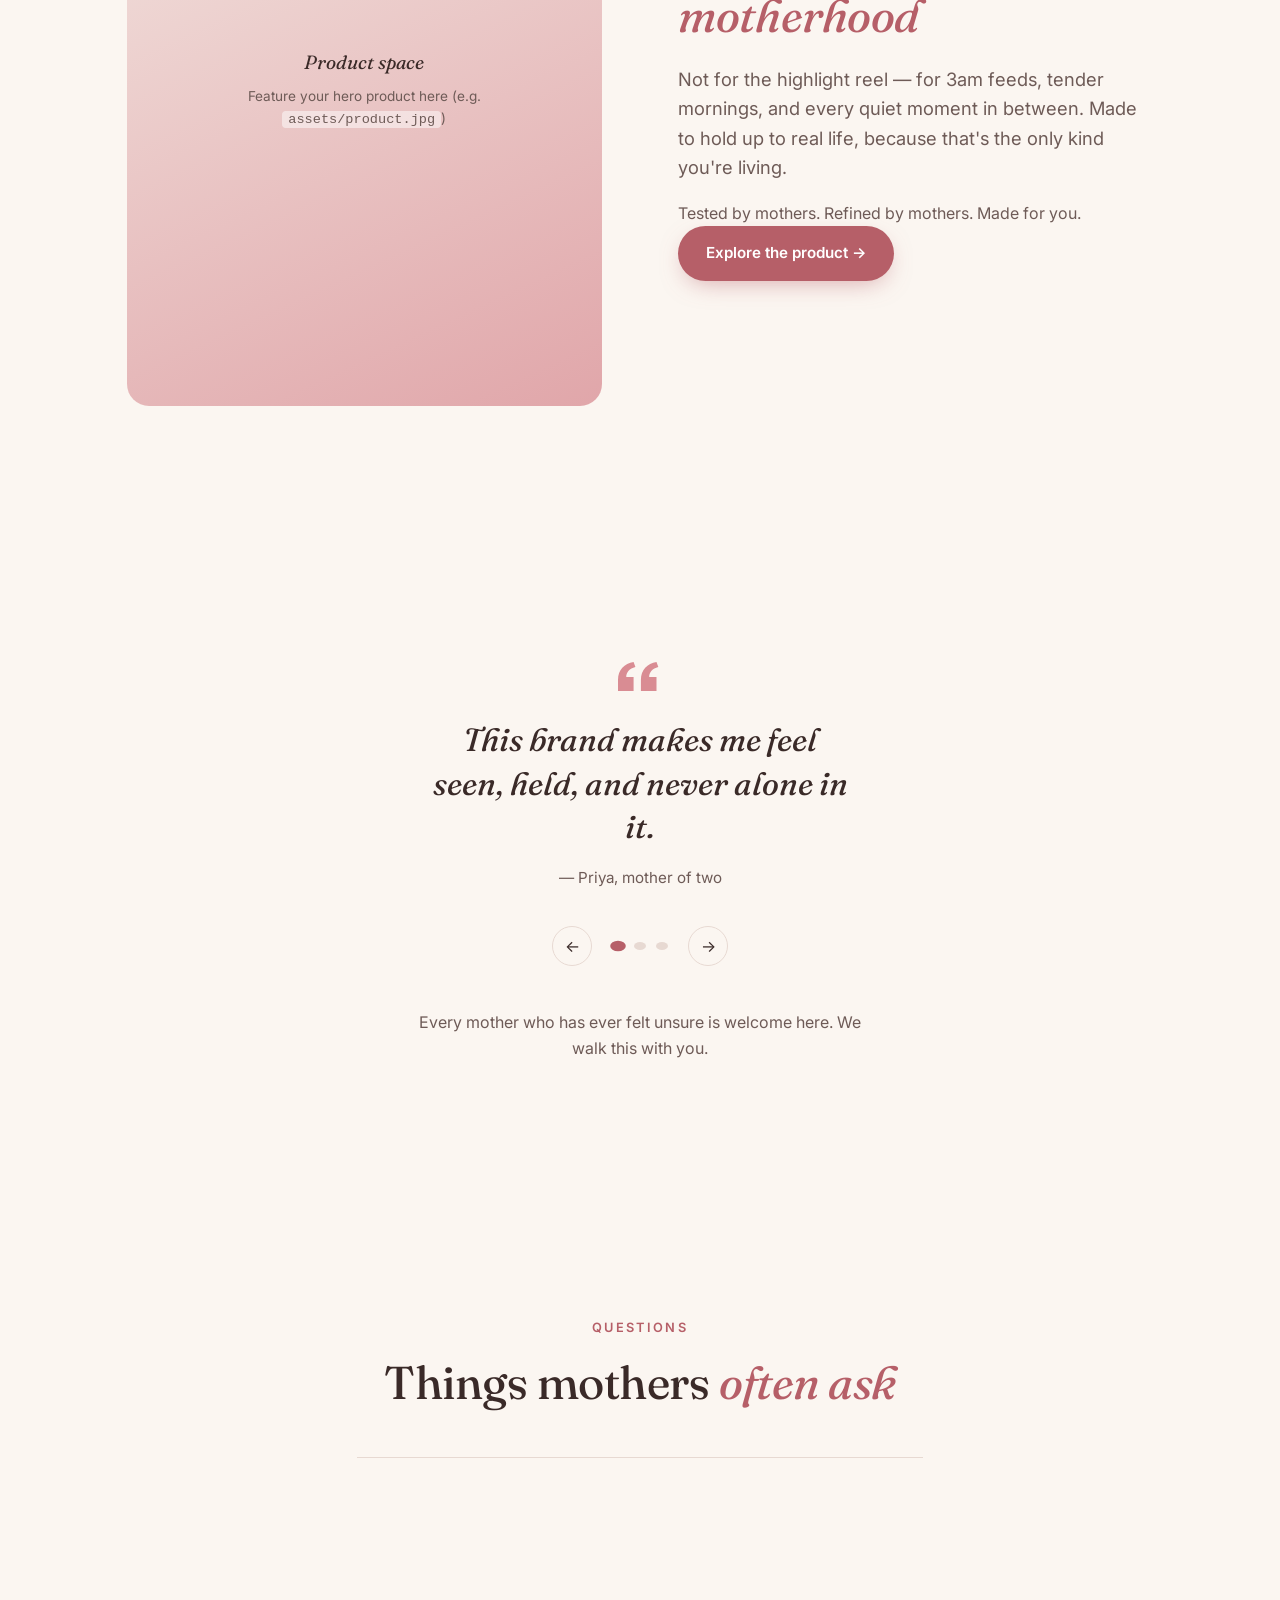
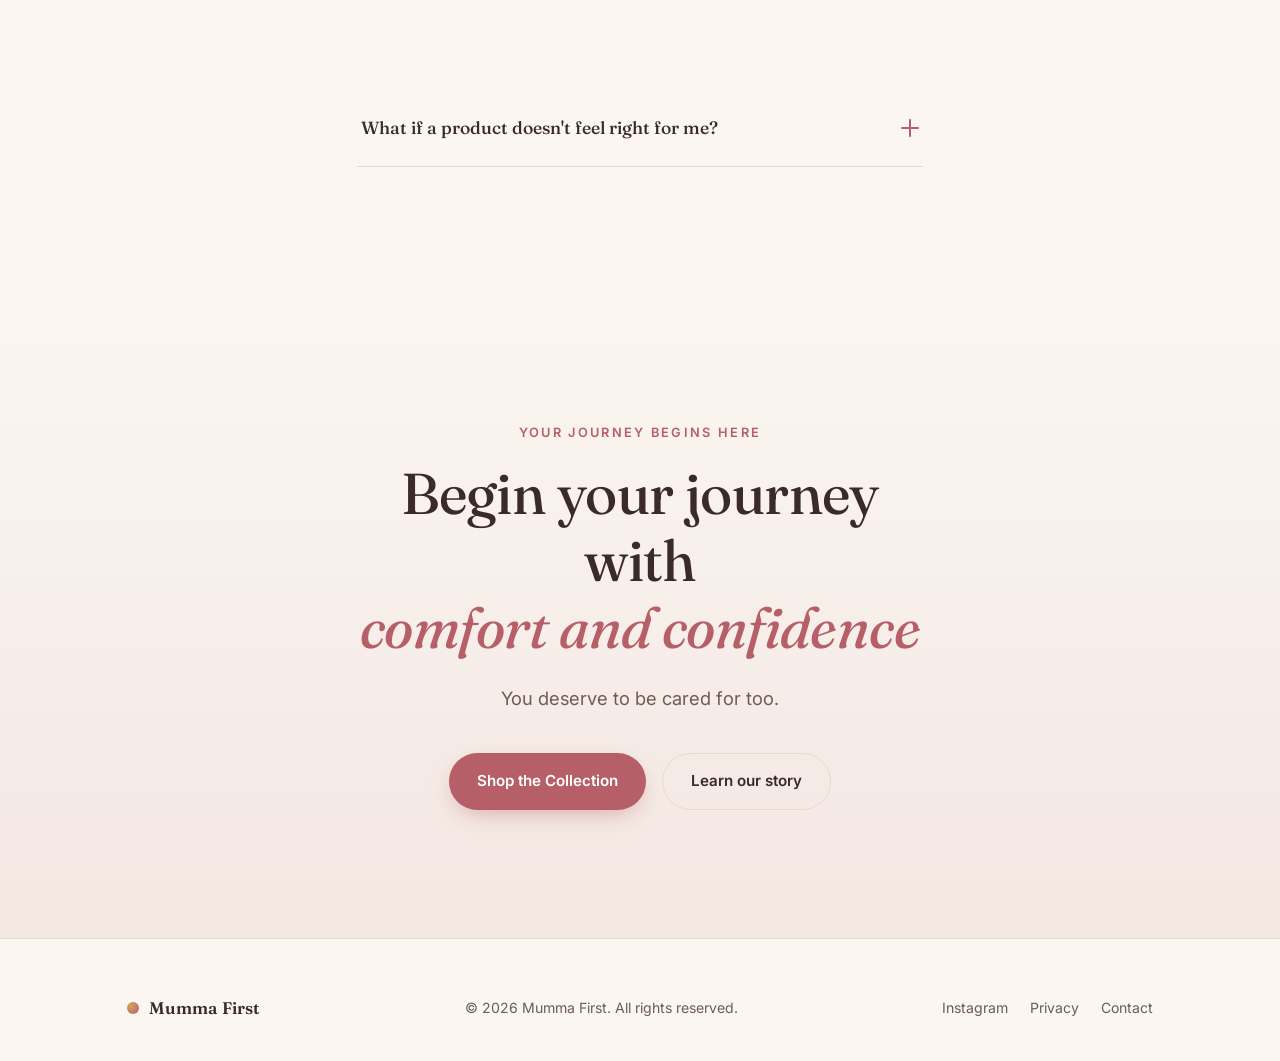
==== commit 12109d5d: "Add files via upload" ====
--- a/index.html
+++ b/index.html
@@ -14,6 +14,13 @@
 <link rel="stylesheet" href="style.css">
 </head>
 <body>
+
+<!-- Ambient aurora background — soft drifting color blooms, fixed behind everything -->
+<div class="aurora" aria-hidden="true">
+  <span class="aurora-blob aurora-1"></span>
+  <span class="aurora-blob aurora-2"></span>
+  <span class="aurora-blob aurora-3"></span>
+</div>
 
 <!-- Scroll progress indicator -->
 <div class="progress-rail" aria-hidden="true"><div class="progress-fill" id="progressFill"></div></div>
@@ -67,6 +74,8 @@
       </svg>
       <div class="cursor-glow" id="cursorGlow"></div>
       <div class="particles" id="heroParticles" data-count="16"></div>
+      <span class="glass-orb orb-a"></span>
+      <span class="glass-orb orb-b"></span>
     </div>
 
     <div class="hero-content">
@@ -85,6 +94,13 @@
       </div>
     </div>
 
+    <!-- Floating glass badges — desktop: orbit the hero; mobile/tablet: sit as a static row below the CTAs -->
+    <div class="hero-badges" aria-hidden="true">
+      <span class="hero-badge badge-a"><span class="hero-badge-icon">🌸</span>Dermatologist tested</span>
+      <span class="hero-badge badge-b"><span class="hero-badge-icon">💛</span>Loved by 12,000+ mothers</span>
+      <span class="hero-badge badge-c"><span class="hero-badge-icon">🤍</span>Gentle, no-questions returns</span>
+    </div>
+
     <figure class="hero-quote reveal" data-reveal>
       <blockquote>"Motherhood isn't just a journey. It's everything."</blockquote>
     </figure>
@@ -105,6 +121,30 @@
       <span>Mother-first</span><span class="dot">•</span>
     </div>
   </div>
+
+  <!-- ============ STATS BAND ============ -->
+  <!-- Illustrative figures — swap for your real numbers before shipping. -->
+  <section class="stats-band" id="stats" aria-label="Mumma First in numbers" data-cursor-glow>
+    <div class="zone-glow" aria-hidden="true"></div>
+    <div class="container stats-grid">
+      <div class="stat-card reveal" data-reveal style="--d:0">
+        <span class="stat-number" data-count-to="12000" data-suffix="+">0</span>
+        <span class="stat-label">Mothers supported</span>
+      </div>
+      <div class="stat-card reveal" data-reveal style="--d:1">
+        <span class="stat-number" data-count-to="50" data-suffix="+">0</span>
+        <span class="stat-label">Thoughtful products</span>
+      </div>
+      <div class="stat-card reveal" data-reveal style="--d:2">
+        <span class="stat-number" data-count-to="49" data-decimal="1" data-suffix="/5">0</span>
+        <span class="stat-label">Average rating</span>
+      </div>
+      <div class="stat-card reveal" data-reveal style="--d:3">
+        <span class="stat-number" data-count-to="100" data-suffix="%">0</span>
+        <span class="stat-label">Hypoallergenic materials</span>
+      </div>
+    </div>
+  </section>
 
   <!-- ============ WHY WE EXIST ============ -->
   <section class="section" id="story">
@@ -251,7 +291,8 @@
   </section>
 
   <!-- ============ FEATURED PRODUCT ============ -->
-  <section class="section featured" id="product">
+  <section class="section featured" id="product" data-cursor-glow>
+    <div class="zone-glow" aria-hidden="true"></div>
     <div class="container split">
       <div class="split-visual reveal" data-reveal>
         <div class="visual-frame tall">
@@ -361,7 +402,8 @@
   </section>
 
   <!-- ============ FINAL CTA ============ -->
-  <section class="section final-cta" id="final-cta">
+  <section class="section final-cta" id="final-cta" data-cursor-glow>
+    <div class="zone-glow" aria-hidden="true"></div>
     <div class="particles particles-soft" id="finalParticles" data-count="12" aria-hidden="true"></div>
     <div class="container narrow center">
       <p class="eyebrow center reveal" data-reveal>Your journey begins here</p>
@@ -394,7 +436,19 @@
   </div>
 </footer>
 
-<button class="to-top" id="toTop" aria-label="Back to top">↑</button>
+<button class="to-top" id="toTop" aria-label="Back to top">
+  <svg class="to-top-ring" viewBox="0 0 44 44" aria-hidden="true">
+    <circle class="to-top-ring-bg" cx="22" cy="22" r="19"></circle>
+    <circle class="to-top-ring-fg" id="toTopRing" cx="22" cy="22" r="19"></circle>
+  </svg>
+  <span class="to-top-arrow" aria-hidden="true">↑</span>
+</button>
+
+<!-- Floating sticky CTA — desktop: glass pill bottom-left · mobile: full-width dock -->
+<a href="#final-cta" class="floating-cta btn btn-primary magnetic" id="floatingCta" aria-label="Jump to the shop section">
+  <span class="floating-cta-dot" aria-hidden="true"></span>
+  Shop the Edit
+</a>
 
 <!-- Section scrollspy dots (desktop only) -->
 <nav class="quick-dots" id="quickDots" aria-label="Jump to section"></nav>
--- a/style.css
+++ b/style.css
@@ -79,6 +79,53 @@
 .center{ text-align: center; }
 
 /* ===========================================================
+   AMBIENT AURORA — fixed, slow-drifting color blooms behind the
+   whole page. Sits at z-index -1 so it always paints beneath the
+   document's normal-flow content (see stacking note on .footer).
+   =========================================================== */
+.aurora{
+  position: fixed; inset: 0; z-index: -1; overflow: hidden; pointer-events: none;
+}
+.aurora-blob{
+  position: absolute; border-radius: 50%; filter: blur(90px);
+  opacity: .32; will-change: transform;
+}
+.aurora-1{
+  width: 52vmax; height: 52vmax; top: -18%; left: -14%;
+  background: radial-gradient(circle, var(--rose), transparent 70%);
+  animation: auroraDrift1 46s ease-in-out infinite;
+}
+.aurora-2{
+  width: 46vmax; height: 46vmax; bottom: -20%; right: -14%;
+  background: radial-gradient(circle, var(--gold), transparent 70%);
+  animation: auroraDrift2 58s ease-in-out infinite;
+}
+.aurora-3{
+  width: 40vmax; height: 40vmax; top: 30%; left: 55%;
+  background: radial-gradient(circle, var(--sage), transparent 70%);
+  animation: auroraDrift3 64s ease-in-out infinite;
+  opacity: .24;
+}
+@keyframes auroraDrift1{
+  0%, 100%{ transform: translate(0,0) scale(1); }
+  50%{ transform: translate(7vw, 6vh) scale(1.14); }
+}
+@keyframes auroraDrift2{
+  0%, 100%{ transform: translate(0,0) scale(1); }
+  50%{ transform: translate(-6vw, -8vh) scale(1.1); }
+}
+@keyframes auroraDrift3{
+  0%, 100%{ transform: translate(0,0) scale(1) rotate(0deg); }
+  50%{ transform: translate(-5vw, 5vh) scale(1.2) rotate(20deg); }
+}
+@media (max-width: 720px){
+  .aurora-blob{ filter: blur(54px); opacity: .22; }
+}
+@media (prefers-reduced-motion: reduce){
+  .aurora-blob{ animation: none; }
+}
+
+/* ===========================================================
    PROGRESS RAIL
    =========================================================== */
 .progress-rail{
@@ -163,6 +210,7 @@
   padding: 15px 28px; border-radius: 999px; font-weight: 600; font-size: .95rem;
   transition: transform var(--dur-fast) var(--ease), box-shadow var(--dur-fast) var(--ease), background var(--dur-fast) var(--ease), color var(--dur-fast) var(--ease);
   white-space: nowrap;
+  position: relative; overflow: hidden;
 }
 .btn-primary{
   background: var(--rose-deep); color: #fff;
@@ -177,6 +225,14 @@
 
 /* Magnetic buttons — JS sets transform on mousemove within bounds */
 .magnetic{ transition: transform .25s var(--ease), box-shadow var(--dur-fast) var(--ease), background var(--dur-fast) var(--ease); }
+
+/* Tap/click ripple — works for mouse and touch alike (see main.js) */
+.btn-ripple{
+  position: absolute; border-radius: 50%; pointer-events: none;
+  background: color-mix(in srgb, currentColor 35%, transparent);
+  transform: scale(0); animation: rippleAnim .6s ease-out forwards;
+}
+@keyframes rippleAnim{ to{ transform: scale(1); opacity: 0; } }
 
 /* ===========================================================
    REVEAL ON SCROLL
@@ -191,7 +247,9 @@
 @media (prefers-reduced-motion: reduce){
   .reveal{ opacity: 1; transform: none; transition: none; }
   html{ scroll-behavior: auto; }
-  .brand-mark, .blob, .cursor-glow{ animation: none !important; }
+  .brand-mark, .blob, .cursor-glow, .glass-orb, .hero-badge,
+  .pillar-icon, .offer-media, .zone-glow, .floating-cta-dot{ animation: none !important; }
+  .visual-frame::after{ display: none; }
 }
 
 /* ===========================================================
@@ -209,10 +267,11 @@
 .blob{
   position: absolute; width: 46vw; max-width: 620px; min-width: 320px;
   opacity: .55; filter: blur(2px);
-  animation: breathe 8s ease-in-out infinite;
+  animation: liquidMorph 16s ease-in-out infinite;
+  transform-origin: center;
 }
 .blob-a{ top: -8%; right: -8%; }
-.blob-b{ bottom: -14%; left: -10%; opacity: .4; animation-delay: -3s; animation-duration: 10s; }
+.blob-b{ bottom: -14%; left: -10%; opacity: .4; animation-delay: -6s; animation-duration: 19s; }
 .cursor-glow{
   position: absolute; width: 420px; height: 420px; border-radius: 50%;
   background: radial-gradient(circle, rgba(217,140,147,.22), transparent 70%);
@@ -220,6 +279,59 @@
   transition: left .5s var(--ease), top .5s var(--ease);
   pointer-events: none;
 }
+@keyframes liquidMorph{
+  0%{ transform: scale(1) rotate(0deg) skew(0deg,0deg); }
+  25%{ transform: scale(1.06) rotate(5deg) skew(2deg,0deg); }
+  50%{ transform: scale(.95) rotate(-4deg) skew(-2deg,1deg) translateY(-8px); }
+  75%{ transform: scale(1.05) rotate(3deg) skew(1deg,-1deg) translateY(4px); }
+  100%{ transform: scale(1) rotate(0deg) skew(0deg,0deg); }
+}
+
+/* Small glass orbs — extra floating depth layer behind the hero copy */
+.glass-orb{
+  position: absolute; border-radius: 50%; pointer-events: none;
+  background: radial-gradient(circle at 32% 28%, rgba(255,255,255,.85), rgba(255,255,255,.05) 60%);
+  border: 1px solid rgba(255,255,255,.5);
+  backdrop-filter: blur(6px);
+  box-shadow: 0 18px 40px -18px rgba(58,42,40,.35);
+}
+.orb-a{ width: 64px; height: 64px; top: 22%; left: 12%; animation: orbFloat 7s ease-in-out infinite; }
+.orb-b{ width: 34px; height: 34px; top: 68%; right: 16%; animation: orbFloat 9s ease-in-out infinite reverse; animation-delay: -2s; }
+@keyframes orbFloat{
+  0%, 100%{ transform: translateY(0) translateX(0); }
+  50%{ transform: translateY(-22px) translateX(10px); }
+}
+@media (max-width: 720px){ .glass-orb{ display: none; } }
+
+/* Floating glass badge chips */
+.hero-badges{ position: relative; z-index: 2; pointer-events: none; }
+.hero-badge{
+  display: inline-flex; align-items: center; gap: 8px;
+  background: rgba(255,255,255,.55); backdrop-filter: blur(10px);
+  border: 1px solid rgba(255,255,255,.65); border-radius: 999px;
+  padding: 10px 18px 10px 12px; font-size: .82rem; font-weight: 600; color: var(--ink);
+  box-shadow: 0 14px 32px -16px rgba(58,42,40,.3);
+  white-space: nowrap;
+}
+.hero-badge-icon{ font-size: 1rem; }
+@media (min-width: 1100px){
+  .hero-badges{ position: absolute; inset: 0; }
+  .hero-badge{ position: absolute; animation: badgeFloat 6s ease-in-out infinite; }
+  .badge-a{ top: 14%; left: 2%; animation-delay: 0s; }
+  .badge-b{ top: 52%; right: 0%; animation-delay: -2s; animation-duration: 7s; }
+  .badge-c{ bottom: 8%; left: 4%; animation-delay: -4s; animation-duration: 8s; }
+}
+@keyframes badgeFloat{
+  0%, 100%{ transform: translateY(0) rotate(0deg); }
+  50%{ transform: translateY(-14px) rotate(-1.2deg); }
+}
+@media (max-width: 1099px){
+  .hero-badges{
+    display: flex; flex-wrap: wrap; justify-content: center; gap: 10px;
+    margin-top: 36px; max-width: 460px; margin-left: auto; margin-right: auto;
+  }
+  .hero-badge{ animation: badgeFloat 6s ease-in-out infinite; font-size: .76rem; padding: 8px 14px 8px 10px; }
+}
 
 /* Ambient floating particles — populated by main.js */
 .particles{
@@ -315,6 +427,51 @@
 .marquee-band:hover .marquee-track{ animation-play-state: paused; }
 
 /* ===========================================================
+   STATS BAND — animated count-up figures
+   =========================================================== */
+.stats-band{
+  position: relative; padding: 76px 0; overflow: hidden;
+  background: linear-gradient(180deg, var(--bg) 0%, var(--bg-alt) 100%);
+}
+.stats-grid{
+  position: relative; z-index: 1;
+  display: grid; grid-template-columns: repeat(4, 1fr); gap: 20px;
+}
+.stat-card{
+  --d: 0;
+  text-align: center; padding: 30px 18px; border-radius: var(--radius);
+  background: rgba(255,255,255,.55); backdrop-filter: blur(10px);
+  border: 1px solid rgba(255,255,255,.7);
+  box-shadow: 0 20px 44px -26px rgba(58,42,40,.28);
+  transition: transform var(--dur-fast) var(--ease), box-shadow var(--dur-fast) var(--ease);
+}
+.stat-card:hover{ transform: translateY(-6px); box-shadow: 0 26px 52px -22px rgba(58,42,40,.32); }
+.stat-number{
+  display: block; font-family: var(--font-display); font-weight: 600;
+  font-size: clamp(2rem, 4vw, 2.8rem); color: var(--rose-deep); line-height: 1.1;
+}
+.stat-label{ display: block; margin-top: 8px; font-size: .88rem; color: var(--ink-soft); }
+@media (max-width: 720px){
+  .stats-grid{ grid-template-columns: repeat(2, 1fr); gap: 14px; }
+  .stats-band{ padding: 56px 0; }
+}
+
+/* ===========================================================
+   CURSOR-REACTIVE GLOW ZONES — a generic, reusable version of the
+   hero's cursor-glow, activated on sections with [data-cursor-glow]
+   (see main.js). Desktop pointer + motion-safe only.
+   =========================================================== */
+[data-cursor-glow]{ position: relative; overflow: hidden; }
+.zone-glow{
+  position: absolute; z-index: 0; width: 480px; height: 480px; border-radius: 50%;
+  background: radial-gradient(circle, rgba(217,140,147,.16), transparent 70%);
+  transform: translate(-50%, -50%); left: 50%; top: 40%;
+  pointer-events: none; opacity: 0; transition: opacity .6s var(--ease);
+}
+[data-cursor-glow]:hover .zone-glow{ opacity: 1; }
+[data-cursor-glow] > .container{ position: relative; z-index: 1; }
+
+/* ===========================================================
    SECTIONS
    =========================================================== */
 .section{ padding: 128px 0; position: relative; }
@@ -350,6 +507,13 @@
   aspect-ratio: 4/5; background: linear-gradient(155deg, var(--bg-alt), var(--rose) 140%);
 }
 .visual-frame.tall{ aspect-ratio: 3/4; }
+.visual-frame::after{
+  content: ""; position: absolute; inset: 0; background: var(--bg); z-index: 3;
+  transform-origin: left; transform: scaleX(1);
+  transition: transform 1.1s var(--ease);
+}
+.split.reverse .visual-frame::after{ transform-origin: right; }
+.split-visual.in-view .visual-frame::after{ transform: scaleX(0); }
 .visual-placeholder{
   position: absolute; inset: 0; display: flex; flex-direction: column; align-items: center;
   justify-content: center; text-align: center; gap: 8px; padding: 10%;
@@ -376,6 +540,8 @@
 .pillars-grid{ perspective: 1000px; }
 .pillar-card{
   --d: 0;
+  --angle: 0deg;
+  position: relative; z-index: 0;
   background: var(--surface); border: 1px solid var(--line); border-radius: var(--radius);
   padding: 34px 26px; transition: transform var(--dur-fast) var(--ease), box-shadow var(--dur-fast) var(--ease), border-color var(--dur-fast) var(--ease);
   transform-style: preserve-3d; will-change: transform;
@@ -384,8 +550,26 @@
   border-color: transparent;
   box-shadow: 0 20px 40px -20px rgba(58,42,40,.25);
 }
+.pillar-card::before{
+  content: ""; position: absolute; inset: -1.5px; z-index: -1; border-radius: inherit;
+  background: conic-gradient(from var(--angle, 0deg), var(--rose), var(--gold), var(--sage), var(--rose));
+  opacity: 0; transition: opacity .4s var(--ease);
+}
+.pillar-card:hover::before{ opacity: 1; animation: spinAngle 3s linear infinite; }
+.pillar-card.pulse::before{ animation: spinAngle 1.8s linear forwards, glowPulse 1.8s var(--ease) forwards; }
+@property --angle{ syntax: '<angle>'; initial-value: 0deg; inherits: false; }
+@keyframes spinAngle{ to{ --angle: 360deg; } }
+@keyframes glowPulse{ 0%{ opacity: 0; } 30%{ opacity: 1; } 100%{ opacity: 0; } }
 .pillar-icon{
   display: inline-flex; width: 48px; height: 48px; color: var(--rose-deep); margin-bottom: 18px;
+  animation: iconFloat 4.6s ease-in-out infinite;
+}
+.pillars-grid .pillar-card:nth-child(2) .pillar-icon{ animation-delay: .3s; }
+.pillars-grid .pillar-card:nth-child(3) .pillar-icon{ animation-delay: .6s; }
+.pillars-grid .pillar-card:nth-child(4) .pillar-icon{ animation-delay: .9s; }
+@keyframes iconFloat{
+  0%, 100%{ transform: translateY(0); }
+  50%{ transform: translateY(-6px); }
 }
 .pillar-icon svg{ width: 100%; height: 100%; }
 .pillar-card h3{ font-family: var(--font-display); font-size: 1.25rem; font-weight: 500; margin-bottom: 10px; }
@@ -399,6 +583,7 @@
   perspective: 1000px;
 }
 .offer-card{
+  --angle: 0deg;
   background: var(--surface); border-radius: var(--radius); padding: 30px 24px 26px;
   position: relative; overflow: hidden;
   transition: transform var(--dur-fast) var(--ease), box-shadow var(--dur-fast) var(--ease);
@@ -409,13 +594,24 @@
   background: linear-gradient(160deg, var(--rose), var(--gold));
   transition: opacity var(--dur-fast) var(--ease); z-index: 0;
 }
+.offer-card::after{
+  content: ""; position: absolute; inset: -1.5px; z-index: -1; border-radius: inherit;
+  background: conic-gradient(from var(--angle, 0deg), var(--rose), var(--gold), var(--sage), var(--rose));
+  opacity: 0; transition: opacity .4s var(--ease);
+}
 .offer-card:hover{ transform: translateY(-8px); box-shadow: 0 24px 48px -22px rgba(58,42,40,.3); }
 .offer-card:hover::before{ opacity: .08; }
+.offer-card:hover::after{ opacity: 1; animation: spinAngle 3s linear infinite; }
+.offer-card.pulse::after{ animation: spinAngle 1.8s linear forwards, glowPulse 1.8s var(--ease) forwards; }
 .offer-media{
   width: 56px; height: 56px; border-radius: 16px; background: var(--bg-alt);
   display: flex; align-items: center; justify-content: center; font-size: 1.5rem;
   margin-bottom: 20px; position: relative; z-index: 1;
-}
+  animation: iconFloat 5.2s ease-in-out infinite;
+}
+.offer-grid .offer-card:nth-child(2) .offer-media{ animation-delay: .25s; }
+.offer-grid .offer-card:nth-child(3) .offer-media{ animation-delay: .5s; }
+.offer-grid .offer-card:nth-child(4) .offer-media{ animation-delay: .75s; }
 .offer-card h3{ font-family: var(--font-display); font-size: 1.2rem; font-weight: 500; margin-bottom: 8px; position: relative; z-index: 1; }
 .offer-card p{ font-size: .92rem; color: var(--ink-soft); margin: 0 0 18px; max-width: none; position: relative; z-index: 1; }
 .offer-link{
@@ -505,7 +701,7 @@
 /* ===========================================================
    FOOTER
    =========================================================== */
-.footer{ padding: 56px 0 40px; border-top: 1px solid var(--line); }
+.footer{ padding: 56px 0 40px; border-top: 1px solid var(--line); position: relative; z-index: 1; background: var(--bg); }
 .footer-inner{
   display: flex; flex-wrap: wrap; align-items: center; justify-content: space-between; gap: 20px;
 }
@@ -528,6 +724,38 @@
   z-index: 500;
 }
 .to-top.visible{ opacity: 1; transform: translateY(0); pointer-events: auto; }
+.to-top-ring{ position: absolute; inset: -3px; width: 50px; height: 50px; transform: rotate(-90deg); pointer-events: none; }
+.to-top-ring-bg{ fill: none; stroke: rgba(255,255,255,.28); stroke-width: 2; }
+.to-top-ring-fg{
+  fill: none; stroke: #fff; stroke-width: 2; stroke-linecap: round;
+  stroke-dasharray: 119.4; stroke-dashoffset: 119.4;
+}
+.to-top-arrow{ position: relative; z-index: 1; }
+
+/* ===========================================================
+   FLOATING STICKY CTA — desktop: glass pill bottom-left
+   mobile: full-width dock (reuses .btn/.magnetic/petal-burst behaviour)
+   =========================================================== */
+.floating-cta{
+  position: fixed; left: 24px; bottom: 24px; z-index: 480;
+  display: inline-flex; align-items: center; gap: 10px;
+  background: rgba(182,95,104,.92); backdrop-filter: blur(8px);
+  opacity: 0; transform: translateY(16px) scale(.94); pointer-events: none;
+  transition: opacity .4s var(--ease), transform .4s var(--ease);
+}
+.floating-cta.visible{ opacity: 1; transform: translateY(0) scale(1); pointer-events: auto; }
+.floating-cta-dot{
+  width: 8px; height: 8px; border-radius: 50%; background: #fff; opacity: .9;
+  animation: breathe 2.4s ease-in-out infinite;
+}
+@media (max-width: 720px){
+  .floating-cta{
+    left: 16px; right: 16px; bottom: 16px;
+    justify-content: center; border-radius: 999px;
+    padding-bottom: calc(15px + env(safe-area-inset-bottom));
+  }
+  .to-top{ bottom: 92px; }
+}
 
 /* ===========================================================
    RESPONSIVE
@@ -612,3 +840,16 @@
   .pillars-grid, .offer-grid{ grid-template-columns: 1fr; }
   .hero{ padding-top: 120px; }
 }
+
+/* ===========================================================
+   SMALL PHONES — tighten spacing further, keep tap targets ≥44px
+   =========================================================== */
+@media (max-width: 380px){
+  .hero-title{ font-size: clamp(2rem, 9vw, 2.5rem); }
+  .section{ padding: 64px 0; }
+  .stats-band{ padding: 44px 0; }
+  .container{ padding: 0 5vw; }
+  .floating-cta{ font-size: .88rem; padding: 13px 22px; }
+  .hero-badge{ font-size: .7rem; padding: 7px 12px 7px 9px; }
+  .stat-card{ padding: 22px 12px; }
+}
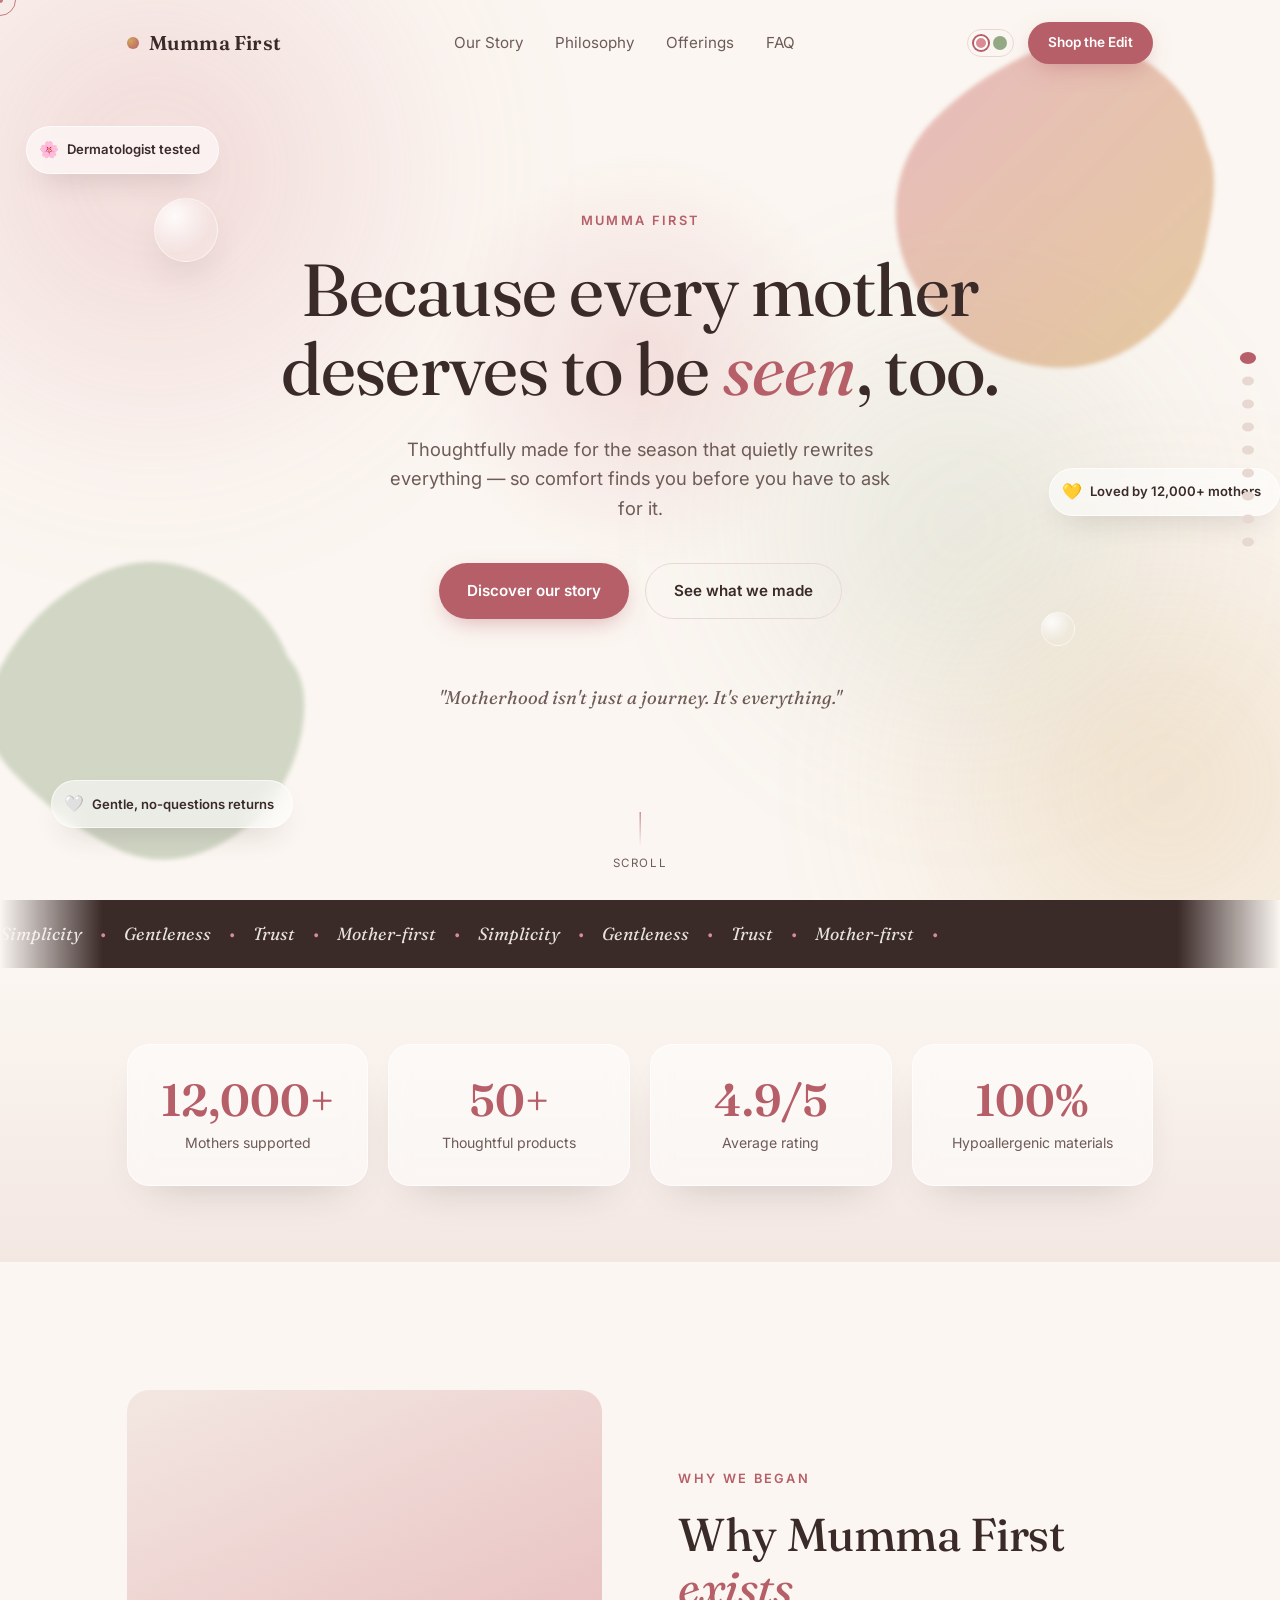
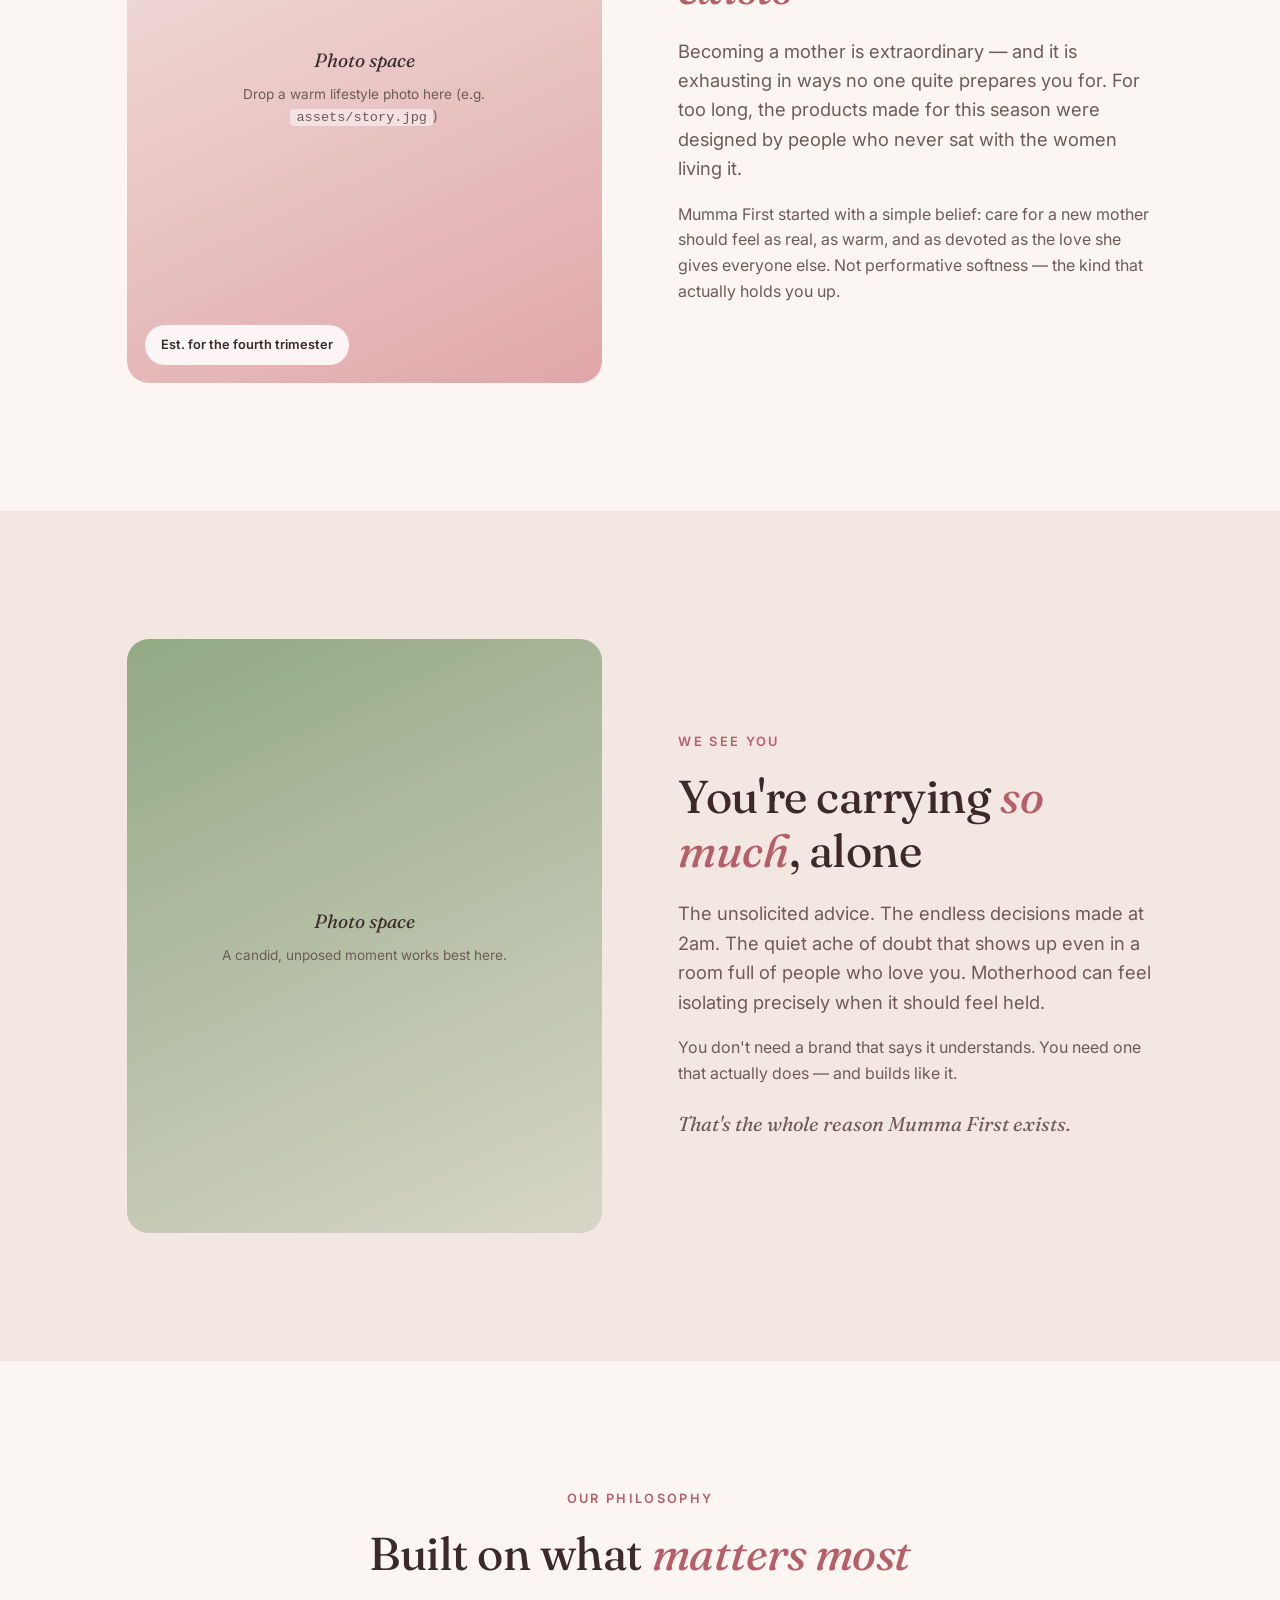
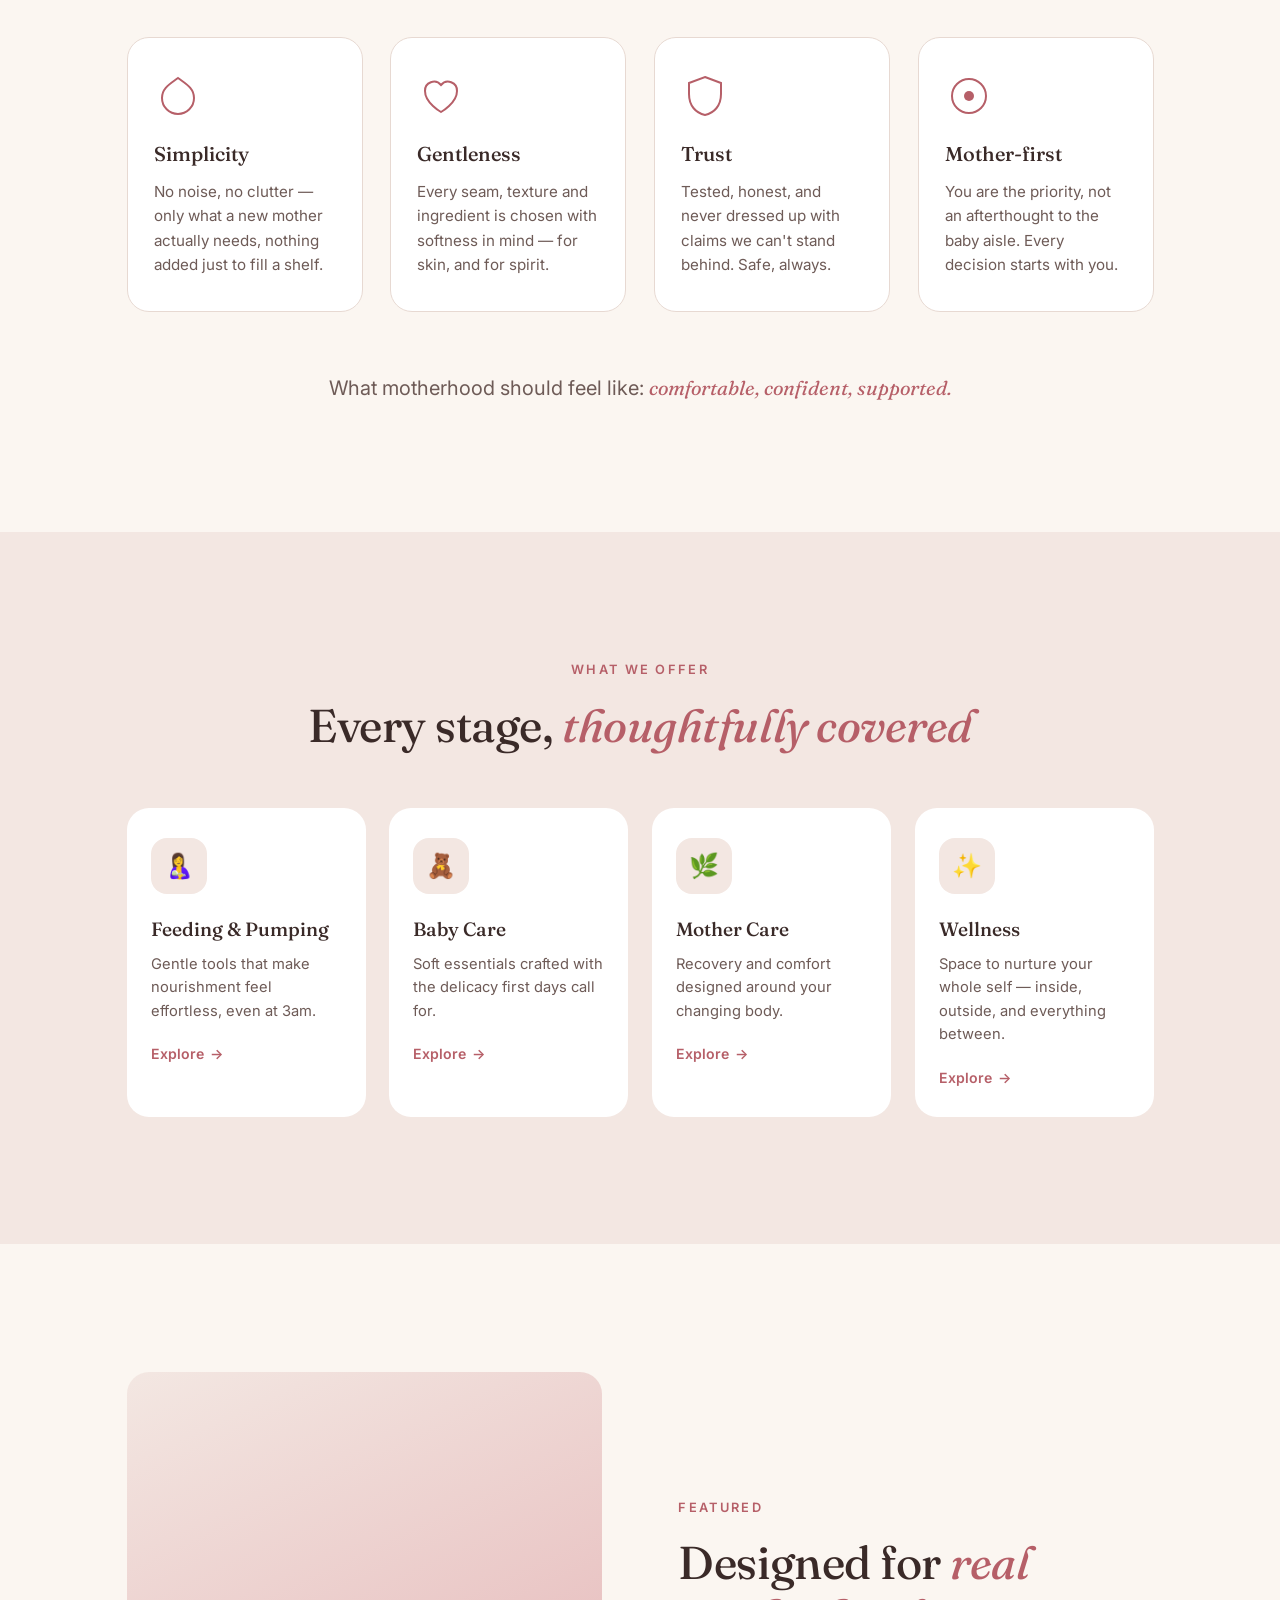
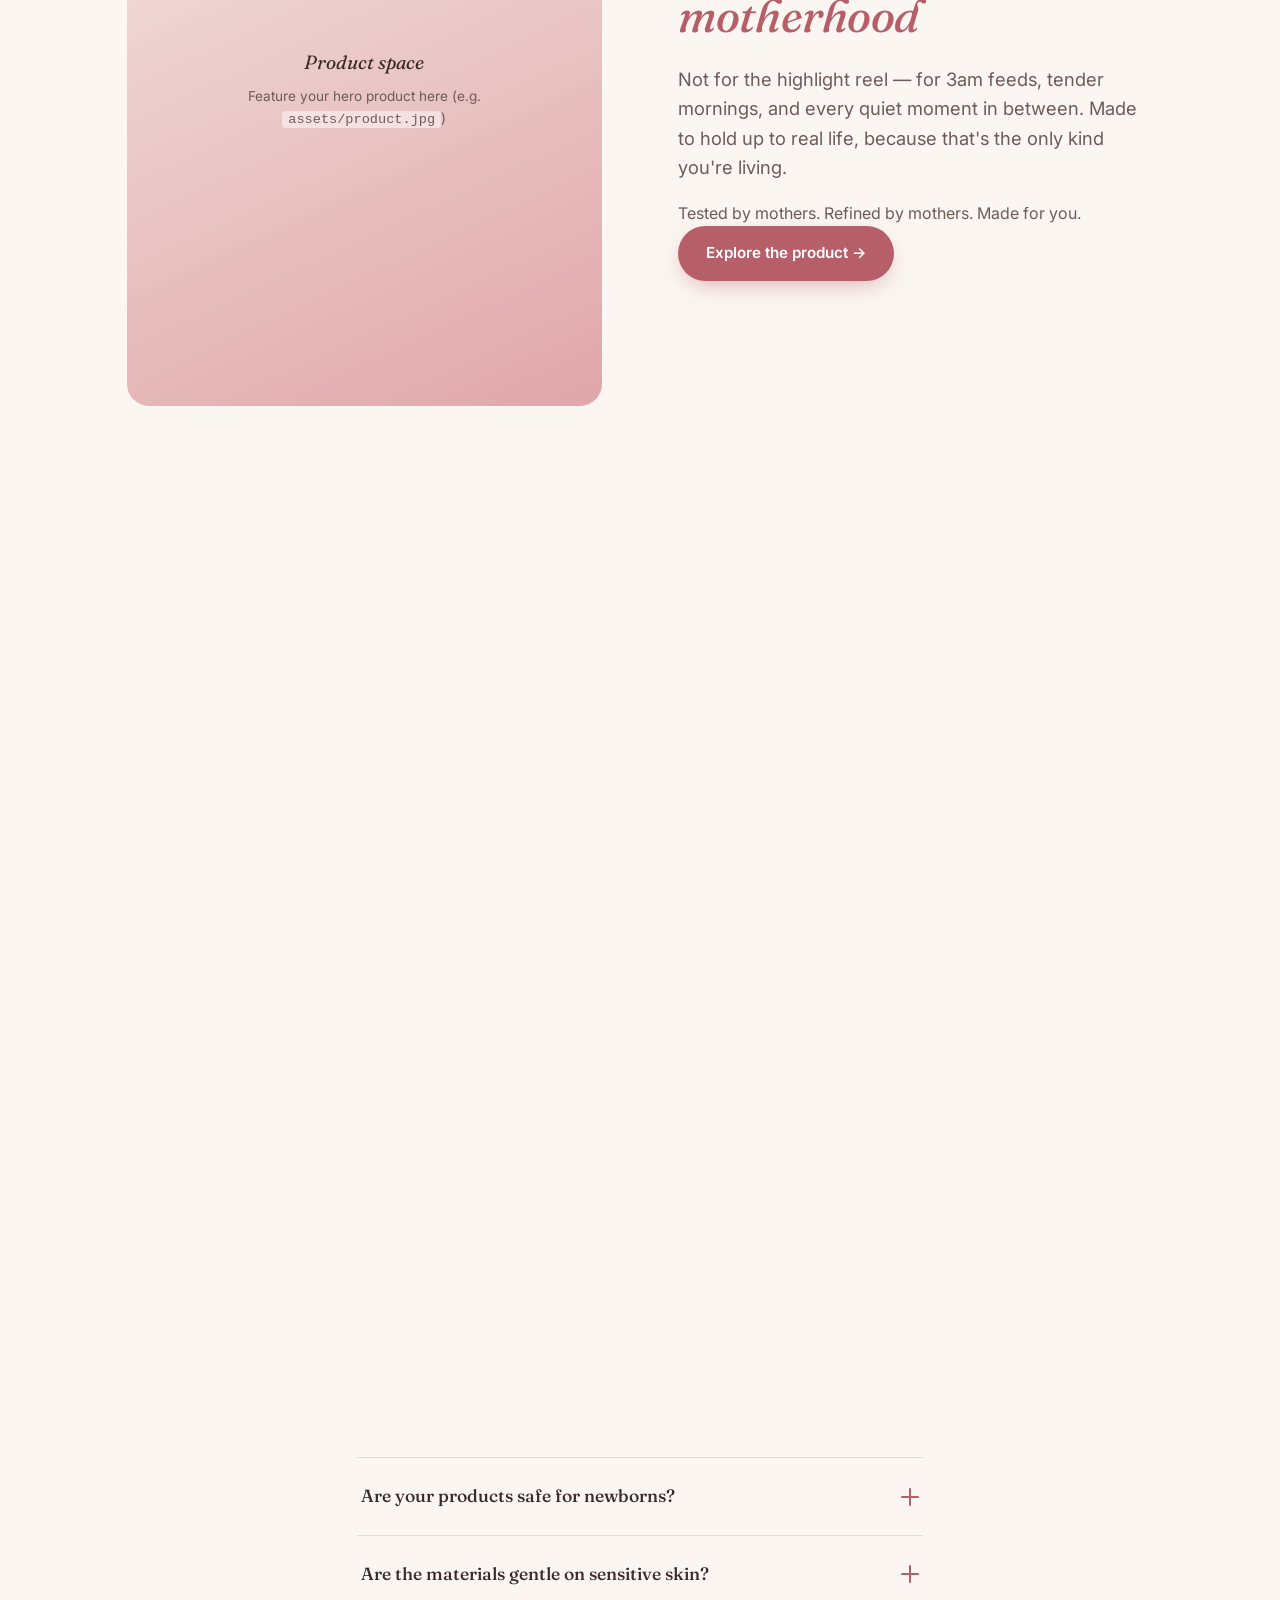
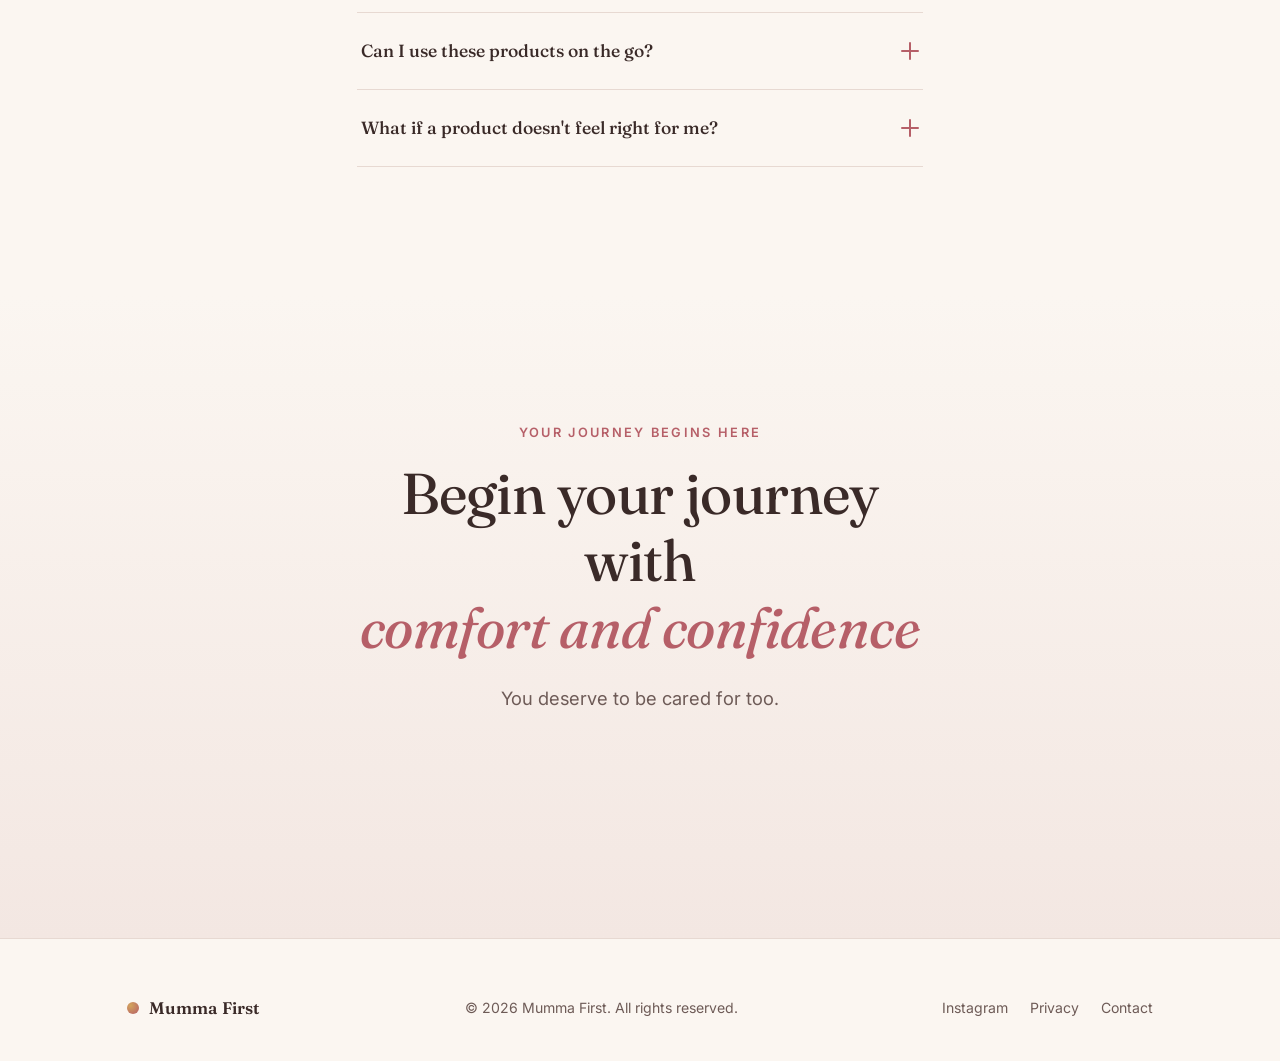
==== commit b18ea191: "Update index.html" ====
--- a/index.html
+++ b/index.html
@@ -90,7 +90,7 @@
       </p>
       <div class="hero-ctas reveal" data-reveal>
         <a href="#story" class="btn btn-primary magnetic">Discover our story</a>
-        <a href="#offerings" class="btn btn-ghost">See what we made</a>
+        <a href="#breast-pump.html" class="btn btn-ghost">See what we made</a>
       </div>
     </div>
 
